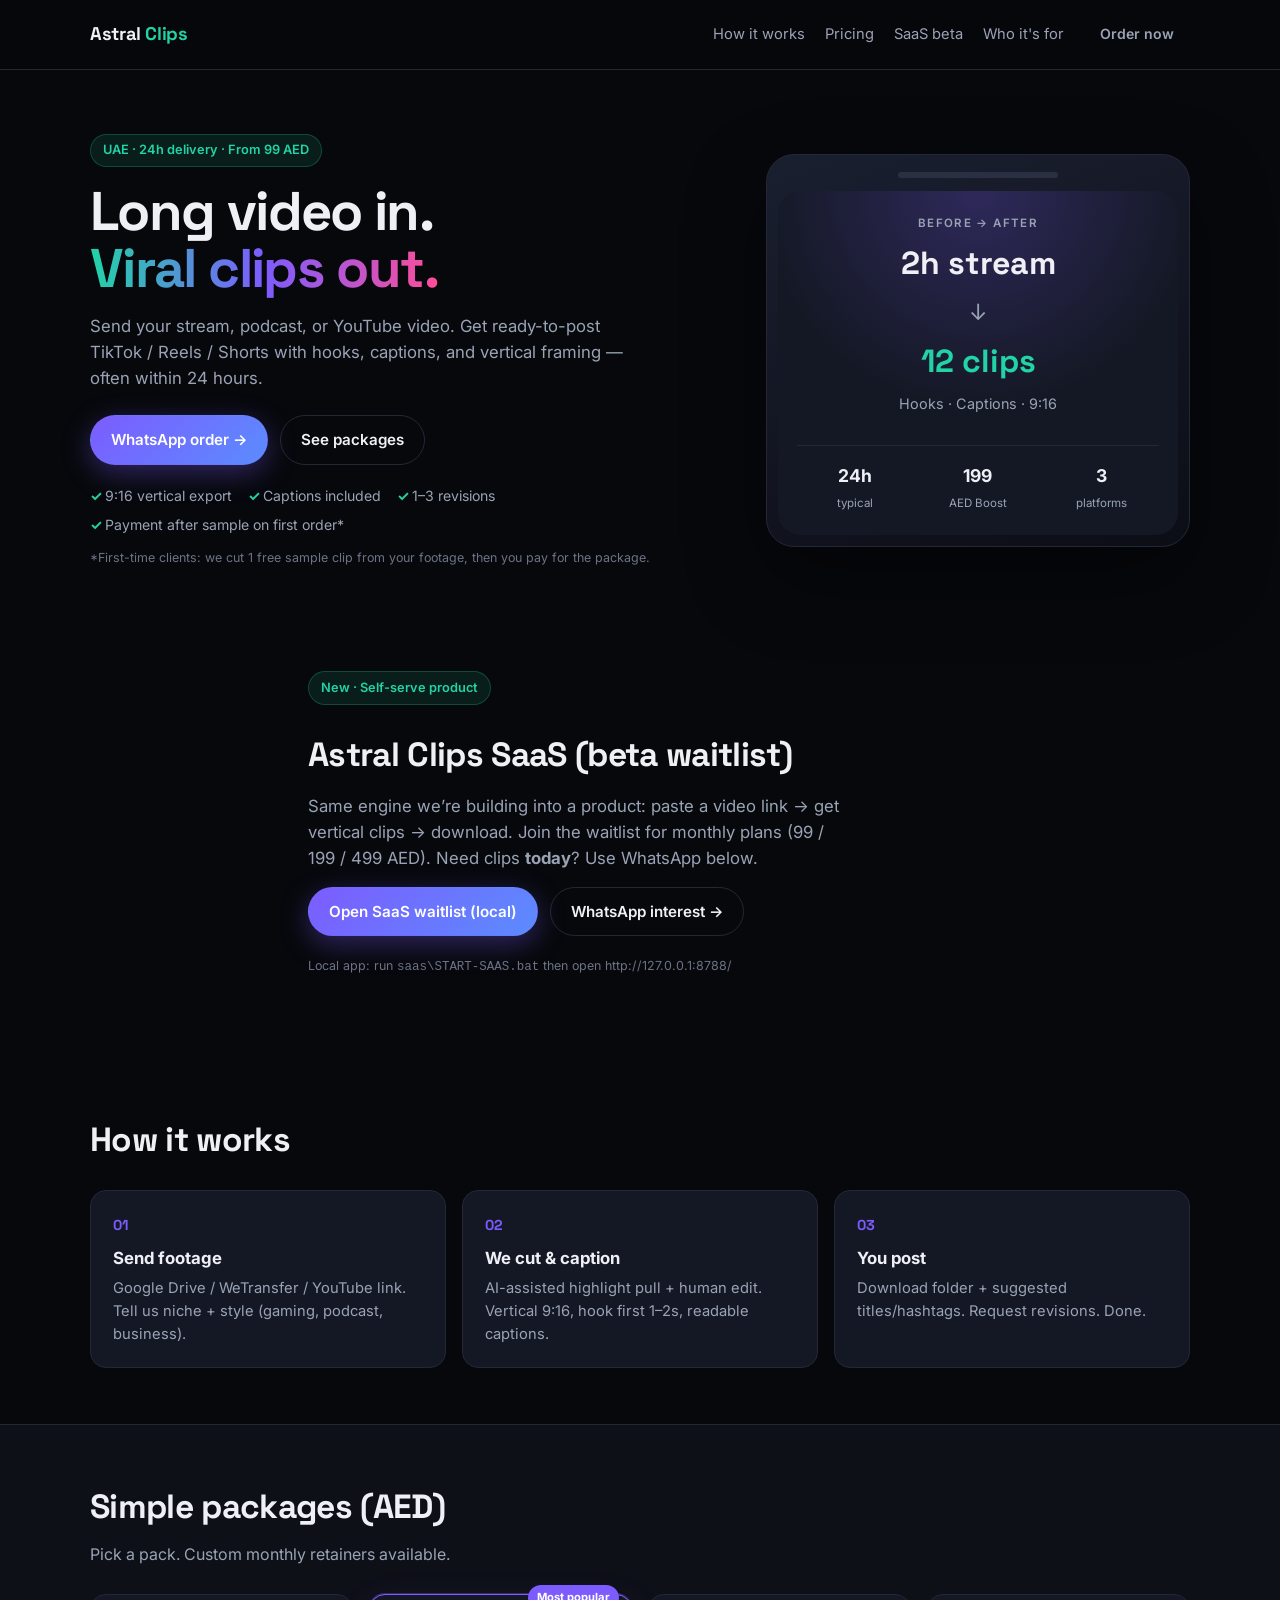
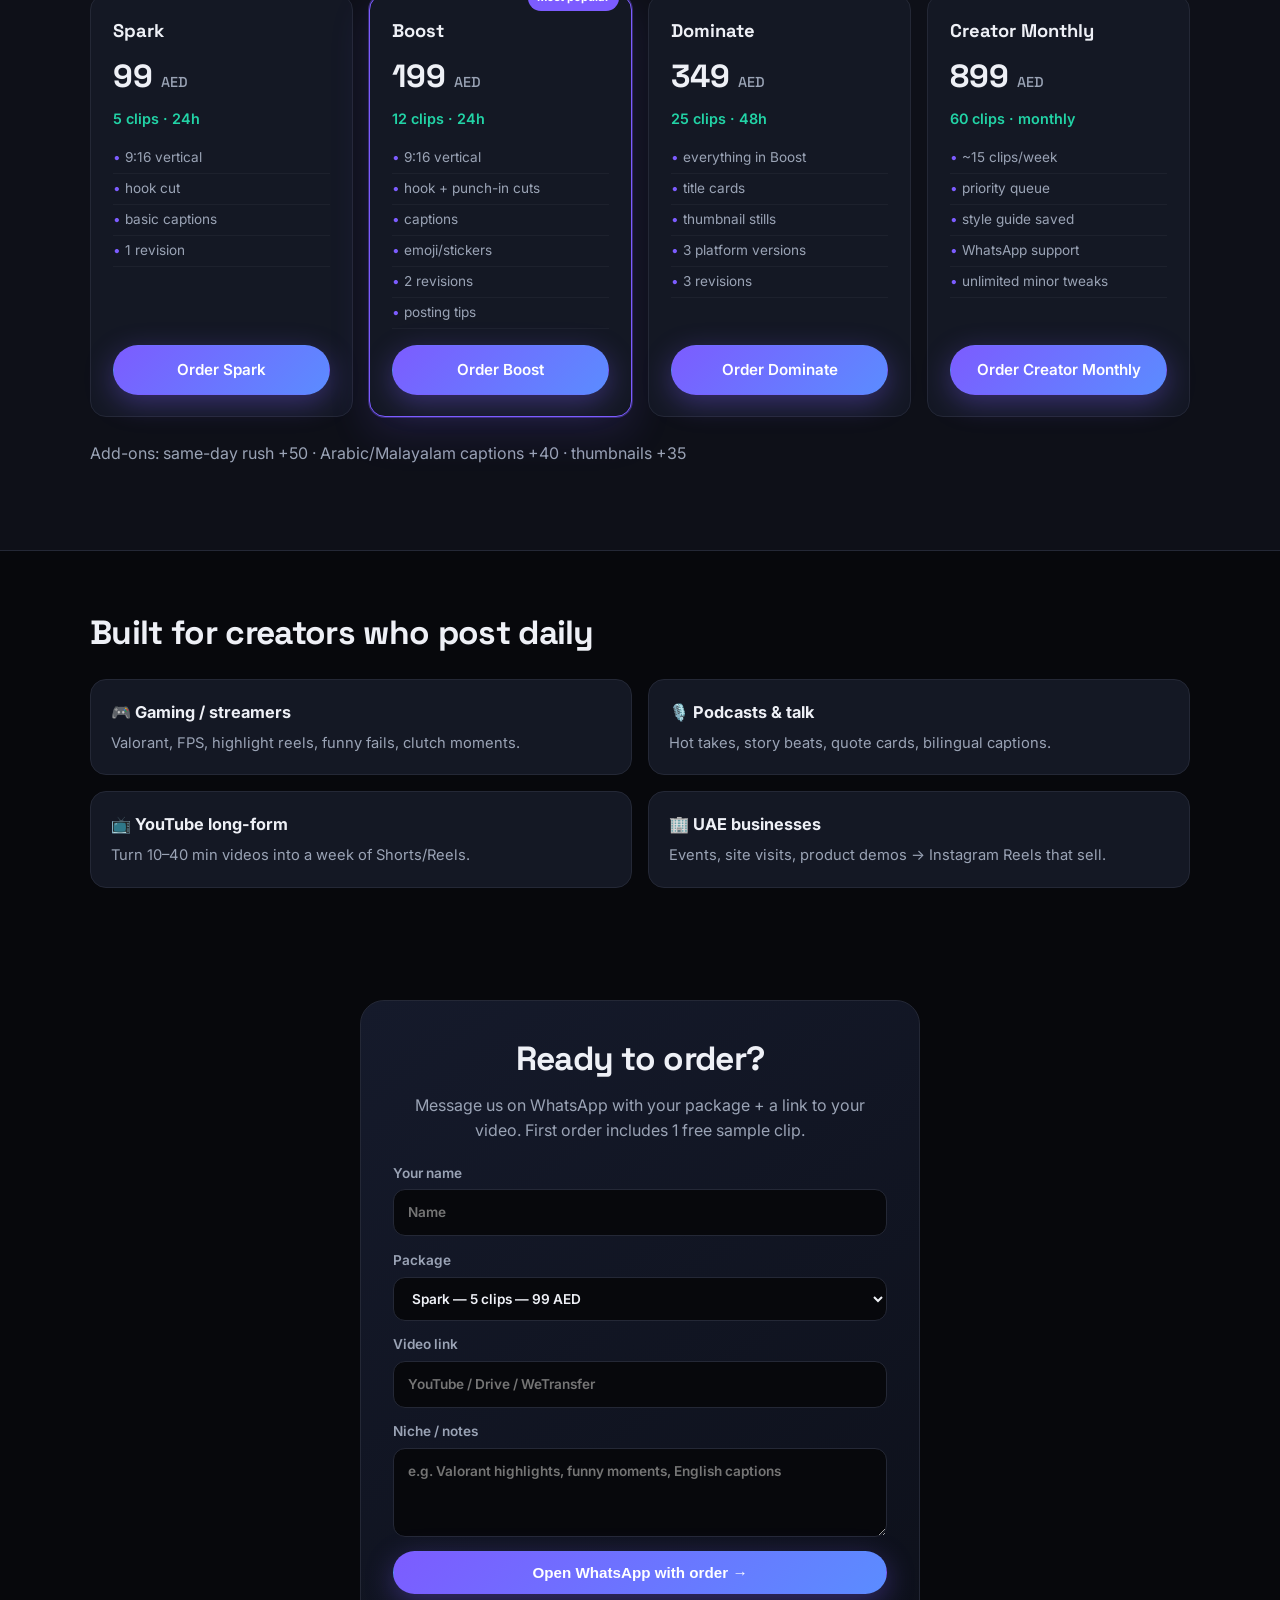
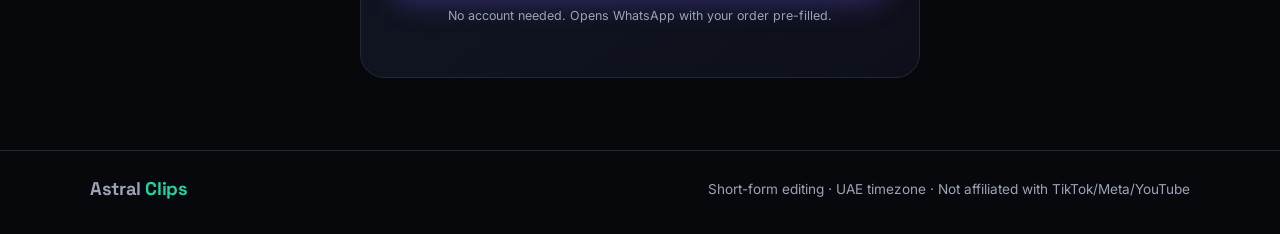
==== index.html @ 6c994cb2 "Add Render static deploy and sync landing page" ====
<!DOCTYPE html>
<html lang="en">
<head>
  <meta charset="UTF-8" />
  <meta name="viewport" content="width=device-width, initial-scale=1.0" />
  <title>Astral Clips — Short-form video clips in 24h | UAE</title>
  <meta name="description" content="Turn long streams, podcasts & YouTube videos into viral TikTok, Reels & Shorts. 24-hour delivery. Packages from 99 AED." />
  <link rel="preconnect" href="https://fonts.googleapis.com" />
  <link rel="preconnect" href="https://fonts.gstatic.com" crossorigin />
  <link href="https://fonts.googleapis.com/css2?family=Inter:wght@400;500;600;700;800&family=Space+Grotesk:wght@500;600;700&display=swap" rel="stylesheet" />
  <link rel="stylesheet" href="styles.css" />
</head>
<body>
  <header class="nav">
    <div class="container nav__inner">
      <a href="#" class="logo">Astral <span>Clips</span></a>
      <nav class="nav__links">
        <a href="#how">How it works</a>
        <a href="#pricing">Pricing</a>
        <a href="#saas">SaaS beta</a>
        <a href="#niches">Who it's for</a>
        <a href="#order" class="btn btn--sm">Order now</a>
      </nav>
    </div>
  </header>

  <main>
    <section class="hero">
      <div class="container hero__grid">
        <div class="hero__copy">
          <p class="badge">UAE · 24h delivery · From 99 AED</p>
          <h1>Long video in.<br /><em>Viral clips out.</em></h1>
          <p class="lead">
            Send your stream, podcast, or YouTube video. Get ready-to-post
            TikTok / Reels / Shorts with hooks, captions, and vertical framing — often within 24 hours.
          </p>
          <div class="hero__cta">
            <a id="wa-hero" class="btn btn--primary" href="#">WhatsApp order →</a>
            <a href="#pricing" class="btn btn--ghost">See packages</a>
          </div>
          <ul class="trust">
            <li>9:16 vertical export</li>
            <li>Captions included</li>
            <li>1–3 revisions</li>
            <li>Payment after sample on first order*</li>
          </ul>
          <p class="fine">*First-time clients: we cut 1 free sample clip from your footage, then you pay for the package.</p>
        </div>
        <div class="hero__card">
          <div class="phone">
            <div class="phone__bar"></div>
            <div class="phone__body">
              <span class="phone__tag">BEFORE → AFTER</span>
              <p class="phone__big">2h stream</p>
              <p class="phone__arrow">↓</p>
              <p class="phone__big phone__big--accent">12 clips</p>
              <p class="phone__sub">Hooks · Captions · 9:16</p>
              <div class="phone__stats">
                <div><strong>24h</strong><span>typical</span></div>
                <div><strong>199</strong><span>AED Boost</span></div>
                <div><strong>3</strong><span>platforms</span></div>
              </div>
            </div>
          </div>
        </div>
      </div>
    </section>

    <section id="saas" class="section" style="padding-top:2rem;">
      <div class="container">
        <div class="hero__card" style="max-width:720px;margin:0 auto;padding:1.5rem 1.75rem;">
          <p class="badge">New · Self-serve product</p>
          <h2 style="margin:0.5rem 0 0.75rem;">Astral Clips SaaS (beta waitlist)</h2>
          <p class="lead" style="margin-bottom:1rem;">
            Same engine we’re building into a product: paste a video link → get vertical clips → download.
            Join the waitlist for monthly plans (99 / 199 / 499 AED). Need clips <strong>today</strong>? Use WhatsApp below.
          </p>
          <div class="hero__cta">
            <a class="btn btn--primary" href="http://127.0.0.1:8788/" id="saas-local">Open SaaS waitlist (local)</a>
            <a class="btn btn--ghost" href="https://wa.me/971505804276?text=Hi%20Astral%20Clips%20-%20SaaS%20waitlist%20%2B%20service">WhatsApp interest →</a>
          </div>
          <p class="fine" style="margin-top:0.75rem;">Local app: run <code>saas\START-SAAS.bat</code> then open http://127.0.0.1:8788/</p>
        </div>
      </div>
    </section>

    <section id="how" class="section">
      <div class="container">
        <h2>How it works</h2>
        <div class="steps">
          <article class="step">
            <span class="step__n">01</span>
            <h3>Send footage</h3>
            <p>Google Drive / WeTransfer / YouTube link. Tell us niche + style (gaming, podcast, business).</p>
          </article>
          <article class="step">
            <span class="step__n">02</span>
            <h3>We cut & caption</h3>
            <p>AI-assisted highlight pull + human edit. Vertical 9:16, hook first 1–2s, readable captions.</p>
          </article>
          <article class="step">
            <span class="step__n">03</span>
            <h3>You post</h3>
            <p>Download folder + suggested titles/hashtags. Request revisions. Done.</p>
          </article>
        </div>
      </div>
    </section>

    <section id="pricing" class="section section--alt">
      <div class="container">
        <h2>Simple packages (AED)</h2>
        <p class="section__sub">Pick a pack. Custom monthly retainers available.</p>
        <div class="pricing" id="pricing-cards"></div>
        <p class="section__sub" style="margin-top:1.5rem">Add-ons: same-day rush +50 · Arabic/Malayalam captions +40 · thumbnails +35</p>
      </div>
    </section>

    <section id="niches" class="section">
      <div class="container">
        <h2>Built for creators who post daily</h2>
        <div class="niches">
          <div class="niche"><h3>🎮 Gaming / streamers</h3><p>Valorant, FPS, highlight reels, funny fails, clutch moments.</p></div>
          <div class="niche"><h3>🎙️ Podcasts & talk</h3><p>Hot takes, story beats, quote cards, bilingual captions.</p></div>
          <div class="niche"><h3>📺 YouTube long-form</h3><p>Turn 10–40 min videos into a week of Shorts/Reels.</p></div>
          <div class="niche"><h3>🏢 UAE businesses</h3><p>Events, site visits, product demos → Instagram Reels that sell.</p></div>
        </div>
      </div>
    </section>

    <section id="order" class="section section--cta">
      <div class="container cta-box">
        <h2>Ready to order?</h2>
        <p>Message us on WhatsApp with your package + a link to your video. First order includes 1 free sample clip.</p>
        <form id="order-form" class="order-form">
          <label>Your name
            <input type="text" name="name" required placeholder="Name" />
          </label>
          <label>Package
            <select name="package" id="package-select"></select>
          </label>
          <label>Video link
            <input type="url" name="link" required placeholder="YouTube / Drive / WeTransfer" />
          </label>
          <label>Niche / notes
            <textarea name="notes" rows="3" placeholder="e.g. Valorant highlights, funny moments, English captions"></textarea>
          </label>
          <button type="submit" class="btn btn--primary btn--block">Open WhatsApp with order →</button>
        </form>
        <p class="fine">No account needed. Opens WhatsApp with your order pre-filled.</p>
      </div>
    </section>
  </main>

  <footer class="footer">
    <div class="container footer__inner">
      <span class="logo">Astral <span>Clips</span></span>
      <p>Short-form editing · UAE timezone · Not affiliated with TikTok/Meta/YouTube</p>
    </div>
  </footer>

  <script src="app.js"></script>
</body>
</html>
---- styles.css ----
:root {
  --bg: #07080c;
  --bg2: #0e1018;
  --card: #141824;
  --line: #242836;
  --text: #eef0f6;
  --muted: #9aa3b5;
  --accent: #7c5cff;
  --accent2: #22d3a6;
  --pink: #ff4d9a;
  --radius: 16px;
  --font: "Inter", system-ui, sans-serif;
  --display: "Space Grotesk", var(--font);
}

* { box-sizing: border-box; margin: 0; padding: 0; }
html { scroll-behavior: smooth; }
body {
  font-family: var(--font);
  background: var(--bg);
  color: var(--text);
  line-height: 1.55;
  min-height: 100vh;
}
a { color: inherit; text-decoration: none; }
.container { width: min(1100px, 92%); margin: 0 auto; }

.nav {
  position: sticky; top: 0; z-index: 50;
  backdrop-filter: blur(12px);
  background: rgba(7, 8, 12, 0.8);
  border-bottom: 1px solid var(--line);
}
.nav__inner {
  display: flex; align-items: center; justify-content: space-between;
  padding: 0.9rem 0;
}
.logo {
  font-family: var(--display);
  font-weight: 700;
  font-size: 1.15rem;
  letter-spacing: -0.02em;
}
.logo span { color: var(--accent2); }
.nav__links { display: flex; gap: 1.25rem; align-items: center; font-size: 0.92rem; color: var(--muted); }
.nav__links a:hover { color: var(--text); }

.btn {
  display: inline-flex; align-items: center; justify-content: center;
  gap: 0.4rem; border-radius: 999px; padding: 0.75rem 1.25rem;
  font-weight: 600; font-size: 0.95rem; border: 1px solid transparent;
  cursor: pointer; transition: 0.15s ease;
}
.btn--sm { padding: 0.5rem 0.95rem; font-size: 0.88rem; }
.btn--primary {
  background: linear-gradient(135deg, var(--accent), #5b8cff);
  color: white; box-shadow: 0 8px 28px rgba(124, 92, 255, 0.35);
}
.btn--primary:hover { transform: translateY(-1px); }
.btn--ghost {
  border-color: var(--line); color: var(--text); background: transparent;
}
.btn--ghost:hover { border-color: var(--muted); }
.btn--block { width: 100%; }

.hero { padding: 4rem 0 3rem; }
.hero__grid {
  display: grid; grid-template-columns: 1.2fr 0.8fr; gap: 2.5rem; align-items: center;
}
.badge {
  display: inline-block; font-size: 0.8rem; font-weight: 600;
  color: var(--accent2); background: rgba(34, 211, 166, 0.1);
  border: 1px solid rgba(34, 211, 166, 0.25);
  padding: 0.35rem 0.75rem; border-radius: 999px; margin-bottom: 1rem;
}
.hero h1 {
  font-family: var(--display);
  font-size: clamp(2.2rem, 5vw, 3.4rem);
  line-height: 1.05; letter-spacing: -0.03em; margin-bottom: 1rem;
}
.hero h1 em {
  font-style: normal;
  background: linear-gradient(90deg, var(--accent2), #7c5cff, var(--pink));
  -webkit-background-clip: text; background-clip: text; color: transparent;
}
.lead { color: var(--muted); font-size: 1.05rem; max-width: 34rem; margin-bottom: 1.5rem; }
.hero__cta { display: flex; flex-wrap: wrap; gap: 0.75rem; margin-bottom: 1.25rem; }
.trust {
  list-style: none; display: flex; flex-wrap: wrap; gap: 0.5rem 1rem;
  color: var(--muted); font-size: 0.88rem;
}
.trust li::before { content: "✓ "; color: var(--accent2); font-weight: 700; }
.fine { color: #6b7385; font-size: 0.78rem; margin-top: 0.75rem; }

.phone {
  background: linear-gradient(160deg, #1a1f30, #0c0e16);
  border: 1px solid var(--line);
  border-radius: 28px;
  padding: 0.7rem;
  box-shadow: 0 30px 80px rgba(0,0,0,0.45);
}
.phone__bar {
  width: 40%; height: 6px; background: #2a2f42; border-radius: 99px;
  margin: 0.4rem auto 0.8rem;
}
.phone__body {
  background: radial-gradient(circle at top, rgba(124,92,255,0.25), transparent 55%), var(--card);
  border-radius: 22px; padding: 1.5rem 1.2rem 1.3rem; text-align: center;
  min-height: 340px; display: flex; flex-direction: column; justify-content: center; gap: 0.4rem;
}
.phone__tag {
  font-size: 0.72rem; letter-spacing: 0.12em; color: var(--muted); font-weight: 600;
}
.phone__big { font-family: var(--display); font-size: 2rem; font-weight: 700; }
.phone__big--accent { color: var(--accent2); }
.phone__arrow { color: var(--muted); font-size: 1.4rem; }
.phone__sub { color: var(--muted); font-size: 0.9rem; margin-bottom: 1rem; }
.phone__stats {
  display: grid; grid-template-columns: repeat(3, 1fr); gap: 0.5rem;
  border-top: 1px solid var(--line); padding-top: 1rem; margin-top: 0.5rem;
}
.phone__stats strong { display: block; font-size: 1.1rem; }
.phone__stats span { font-size: 0.72rem; color: var(--muted); }

.section { padding: 3.5rem 0; }
.section--alt { background: var(--bg2); border-block: 1px solid var(--line); }
.section h2 {
  font-family: var(--display);
  font-size: clamp(1.6rem, 3vw, 2.1rem);
  letter-spacing: -0.02em; margin-bottom: 0.5rem;
}
.section__sub { color: var(--muted); margin-bottom: 1.75rem; }

.steps {
  display: grid; grid-template-columns: repeat(3, 1fr); gap: 1rem; margin-top: 1.5rem;
}
.step {
  background: var(--card); border: 1px solid var(--line);
  border-radius: var(--radius); padding: 1.35rem;
}
.step__n {
  font-family: var(--display); color: var(--accent); font-weight: 700; font-size: 0.9rem;
}
.step h3 { margin: 0.5rem 0 0.4rem; font-size: 1.05rem; }
.step p { color: var(--muted); font-size: 0.92rem; }

.pricing {
  display: grid; grid-template-columns: repeat(4, 1fr); gap: 1rem; margin-top: 1.25rem;
}
.price-card {
  background: var(--card); border: 1px solid var(--line);
  border-radius: var(--radius); padding: 1.35rem; display: flex; flex-direction: column;
  position: relative;
}
.price-card.popular {
  border-color: var(--accent);
  box-shadow: 0 0 0 1px rgba(124,92,255,0.35), 0 16px 40px rgba(124,92,255,0.15);
}
.price-card .pill {
  position: absolute; top: -10px; right: 12px;
  background: var(--accent); color: white; font-size: 0.7rem; font-weight: 700;
  padding: 0.25rem 0.55rem; border-radius: 999px;
}
.price-card h3 { font-family: var(--display); font-size: 1.15rem; }
.price-card .amount {
  font-family: var(--display); font-size: 2rem; font-weight: 700; margin: 0.4rem 0;
}
.price-card .amount span { font-size: 0.9rem; color: var(--muted); font-weight: 500; }
.price-card .clips { color: var(--accent2); font-weight: 600; font-size: 0.9rem; margin-bottom: 0.8rem; }
.price-card ul { list-style: none; flex: 1; margin-bottom: 1rem; }
.price-card li {
  color: var(--muted); font-size: 0.85rem; padding: 0.28rem 0;
  border-bottom: 1px solid rgba(255,255,255,0.04);
}
.price-card li::before { content: "• "; color: var(--accent); }

.niches {
  display: grid; grid-template-columns: repeat(2, 1fr); gap: 1rem; margin-top: 1.25rem;
}
.niche {
  background: var(--card); border: 1px solid var(--line);
  border-radius: var(--radius); padding: 1.25rem;
}
.niche h3 { margin-bottom: 0.4rem; font-size: 1.02rem; }
.niche p { color: var(--muted); font-size: 0.92rem; }

.section--cta { padding-bottom: 4.5rem; }
.cta-box {
  background: linear-gradient(145deg, #151a2b, #0d101a);
  border: 1px solid var(--line);
  border-radius: 24px; padding: 2rem;
  max-width: 560px; margin: 0 auto; text-align: center;
}
.cta-box h2 { margin-bottom: 0.5rem; }
.cta-box > p { color: var(--muted); margin-bottom: 1.25rem; }

.order-form {
  display: grid; gap: 0.85rem; text-align: left;
}
.order-form label {
  display: grid; gap: 0.35rem; font-size: 0.85rem; font-weight: 600; color: var(--muted);
}
.order-form input,
.order-form select,
.order-form textarea {
  width: 100%; background: var(--bg); border: 1px solid var(--line);
  color: var(--text); border-radius: 12px; padding: 0.75rem 0.9rem;
  font: inherit;
}
.order-form input:focus,
.order-form select:focus,
.order-form textarea:focus {
  outline: none; border-color: var(--accent);
}

.footer {
  border-top: 1px solid var(--line); padding: 1.5rem 0 2rem; color: var(--muted); font-size: 0.85rem;
}
.footer__inner { display: flex; flex-wrap: wrap; gap: 0.75rem; justify-content: space-between; align-items: center; }

@media (max-width: 900px) {
  .hero__grid, .steps, .pricing, .niches { grid-template-columns: 1fr; }
  .pricing { grid-template-columns: 1fr 1fr; }
  .nav__links a:not(.btn) { display: none; }
}
@media (max-width: 560px) {
  .pricing { grid-template-columns: 1fr; }
}
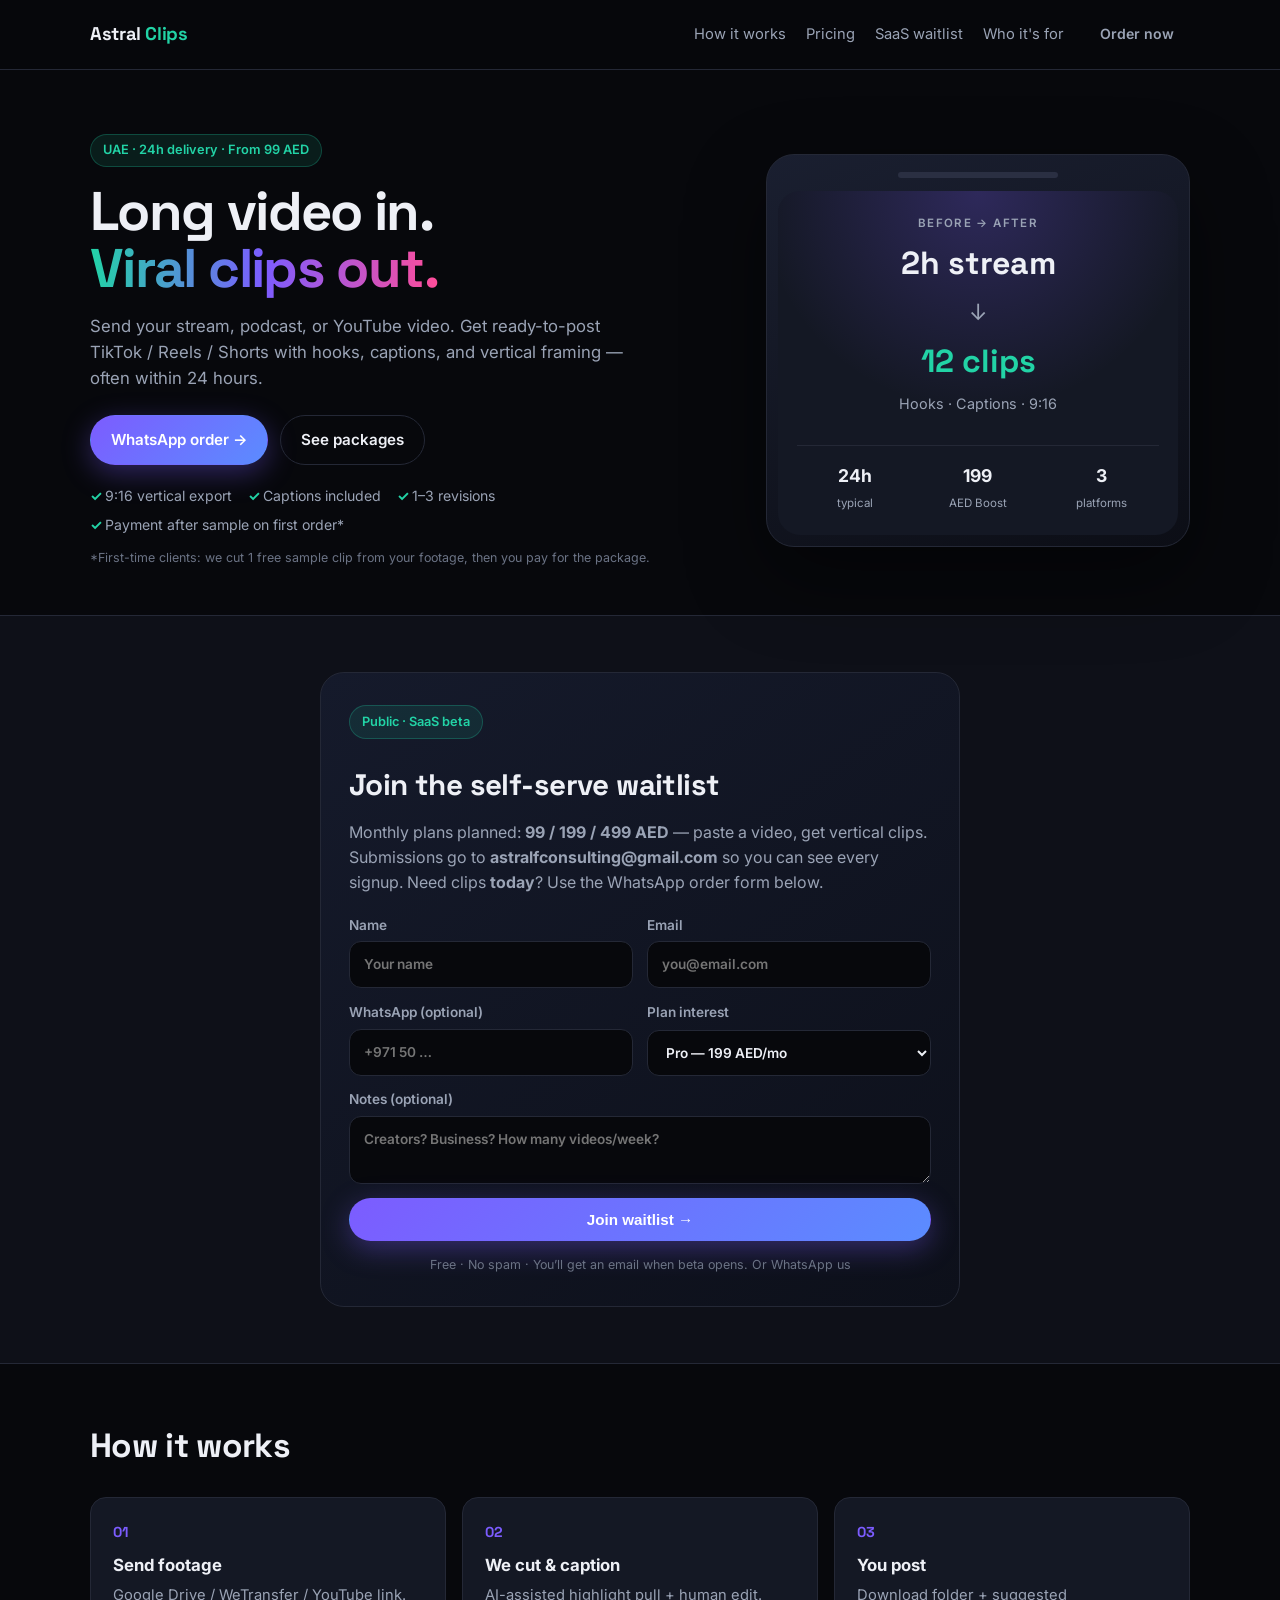
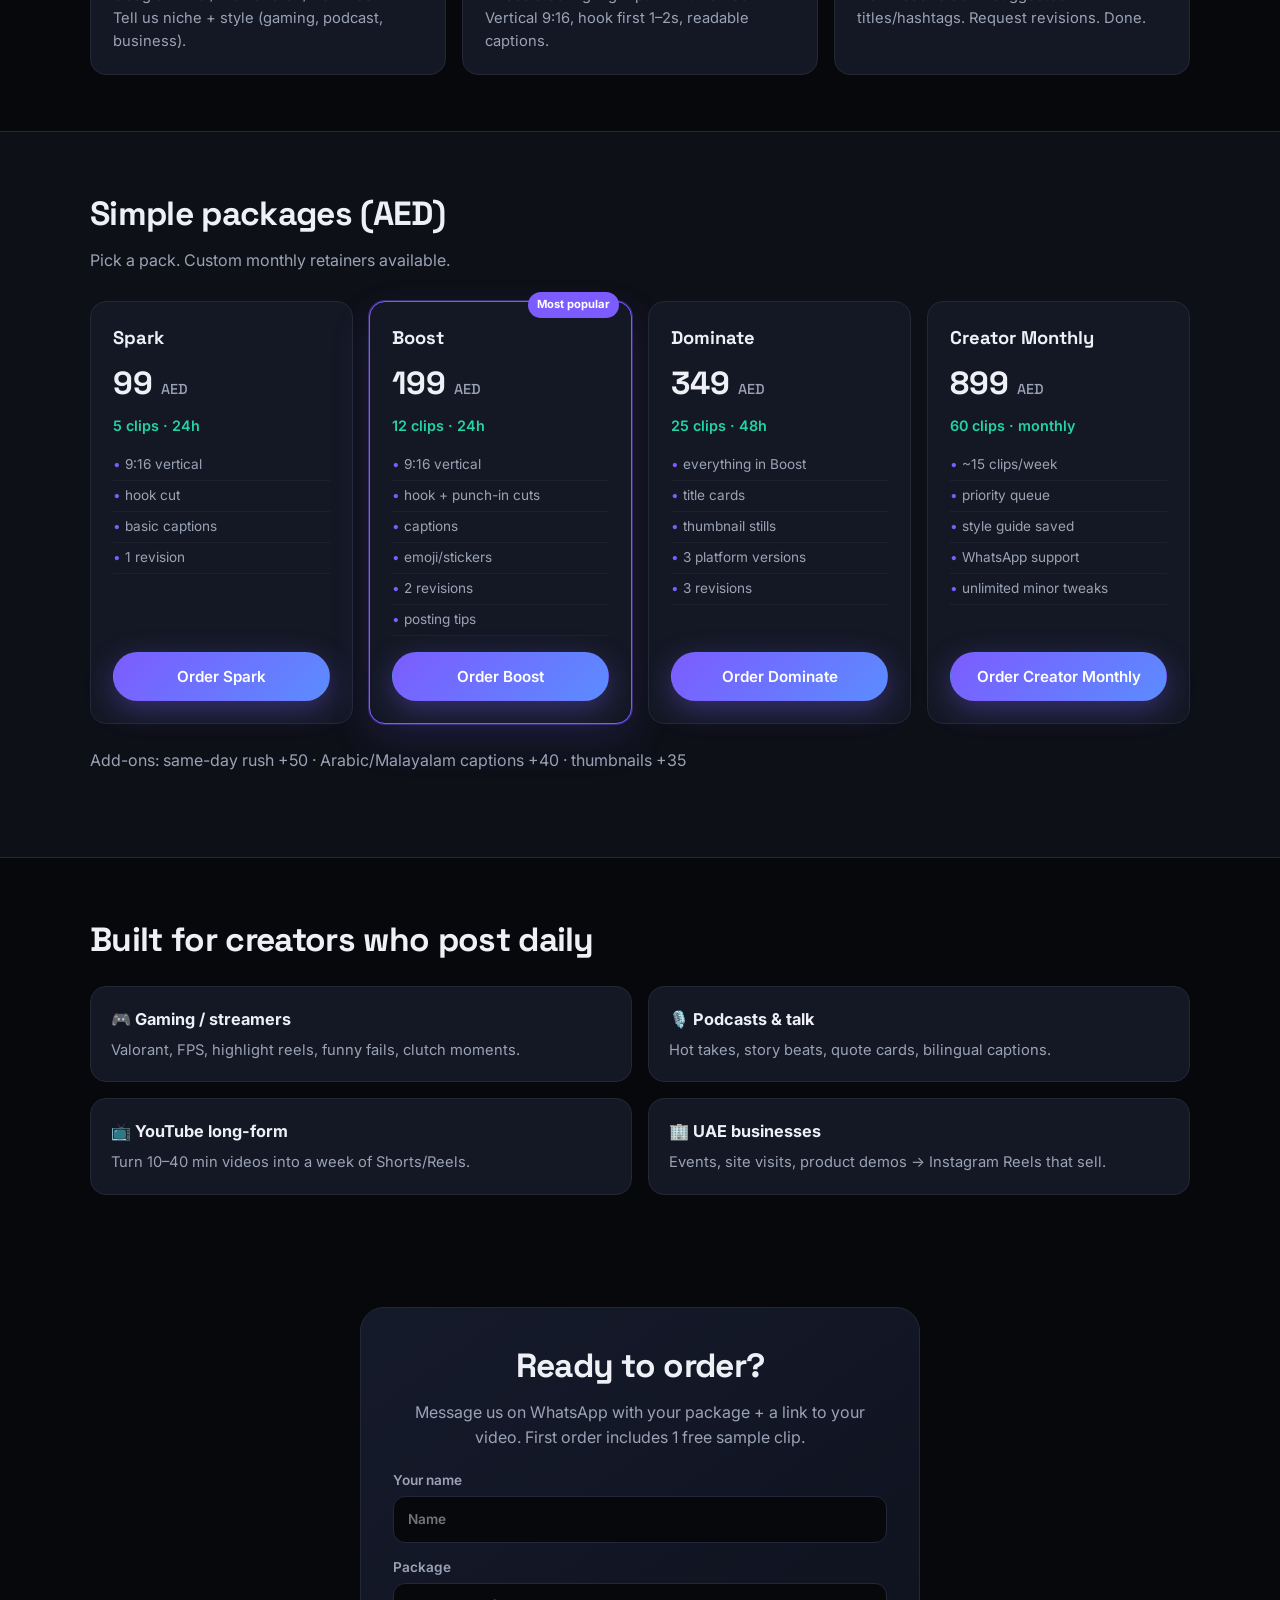
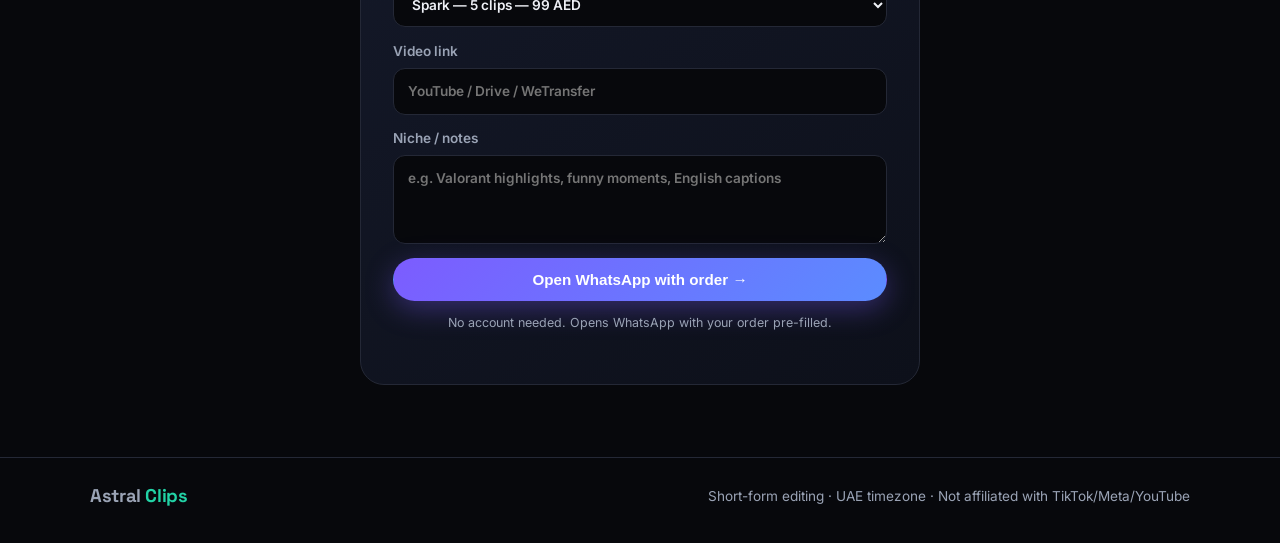
==== commit cbf7d9c9: "Add public SaaS waitlist form emailing Gmail" ====
--- a/index.html
+++ b/index.html
@@ -17,7 +17,7 @@
       <nav class="nav__links">
         <a href="#how">How it works</a>
         <a href="#pricing">Pricing</a>
-        <a href="#saas">SaaS beta</a>
+        <a href="#waitlist">SaaS waitlist</a>
         <a href="#niches">Who it's for</a>
         <a href="#order" class="btn btn--sm">Order now</a>
       </nav>
@@ -66,20 +66,57 @@
       </div>
     </section>
 
-    <section id="saas" class="section" style="padding-top:2rem;">
-      <div class="container">
-        <div class="hero__card" style="max-width:720px;margin:0 auto;padding:1.5rem 1.75rem;">
-          <p class="badge">New · Self-serve product</p>
-          <h2 style="margin:0.5rem 0 0.75rem;">Astral Clips SaaS (beta waitlist)</h2>
-          <p class="lead" style="margin-bottom:1rem;">
-            Same engine we’re building into a product: paste a video link → get vertical clips → download.
-            Join the waitlist for monthly plans (99 / 199 / 499 AED). Need clips <strong>today</strong>? Use WhatsApp below.
+    <section id="waitlist" class="section section--alt">
+      <div class="container">
+        <div class="waitlist-box">
+          <p class="badge">Public · SaaS beta</p>
+          <h2>Join the self-serve waitlist</h2>
+          <p class="section__sub waitlist-sub">
+            Monthly plans planned: <strong>99 / 199 / 499 AED</strong> — paste a video, get vertical clips.
+            Submissions go to <strong>astralfconsulting@gmail.com</strong> so you can see every signup.
+            Need clips <strong>today</strong>? Use the WhatsApp order form below.
           </p>
-          <div class="hero__cta">
-            <a class="btn btn--primary" href="http://127.0.0.1:8788/" id="saas-local">Open SaaS waitlist (local)</a>
-            <a class="btn btn--ghost" href="https://wa.me/971505804276?text=Hi%20Astral%20Clips%20-%20SaaS%20waitlist%20%2B%20service">WhatsApp interest →</a>
-          </div>
-          <p class="fine" style="margin-top:0.75rem;">Local app: run <code>saas\START-SAAS.bat</code> then open http://127.0.0.1:8788/</p>
+          <form
+            class="waitlist-form"
+            action="https://formsubmit.co/astralfconsulting@gmail.com"
+            method="POST"
+          >
+            <!-- FormSubmit: first use needs one email confirmation from formsubmit.co -->
+            <input type="hidden" name="_subject" value="Astral Clips — SaaS waitlist signup" />
+            <input type="hidden" name="_template" value="table" />
+            <input type="hidden" name="_captcha" value="false" />
+            <input type="hidden" name="_next" value="https://astral-clips.onrender.com/thanks.html" />
+            <input type="text" name="_honey" style="display:none" tabindex="-1" autocomplete="off" />
+
+            <div class="waitlist-grid">
+              <label>Name
+                <input type="text" name="name" required placeholder="Your name" />
+              </label>
+              <label>Email
+                <input type="email" name="email" required placeholder="you@email.com" />
+              </label>
+              <label>WhatsApp (optional)
+                <input type="tel" name="whatsapp" placeholder="+971 50 …" />
+              </label>
+              <label>Plan interest
+                <select name="plan" required>
+                  <option value="starter">Starter — 99 AED/mo</option>
+                  <option value="pro" selected>Pro — 199 AED/mo</option>
+                  <option value="business">Business — 499 AED/mo</option>
+                  <option value="not-sure">Not sure yet</option>
+                </select>
+              </label>
+            </div>
+            <label class="waitlist-notes">Notes (optional)
+              <textarea name="notes" rows="2" placeholder="Creators? Business? How many videos/week?"></textarea>
+            </label>
+            <input type="hidden" name="source" value="astral-clips.onrender.com/waitlist" />
+            <button type="submit" class="btn btn--primary btn--block">Join waitlist →</button>
+          </form>
+          <p class="fine" style="margin-top:0.9rem;text-align:center">
+            Free · No spam · You’ll get an email when beta opens.
+            <a href="https://wa.me/971505804276?text=Hi%20Astral%20Clips%20-%20SaaS%20waitlist" target="_blank" rel="noopener">Or WhatsApp us</a>
+          </p>
         </div>
       </div>
     </section>
--- a/styles.css
+++ b/styles.css
@@ -213,6 +213,57 @@
   outline: none; border-color: var(--accent);
 }
 
+/* Public SaaS waitlist */
+.waitlist-box {
+  max-width: 640px;
+  margin: 0 auto;
+  background: linear-gradient(145deg, #151a2b, #0d101a);
+  border: 1px solid var(--line);
+  border-radius: 24px;
+  padding: 2rem 1.75rem;
+}
+.waitlist-box h2 {
+  font-family: var(--display);
+  margin: 0.5rem 0 0.75rem;
+  font-size: clamp(1.4rem, 3vw, 1.85rem);
+}
+.waitlist-sub { margin-bottom: 1.25rem; }
+.waitlist-form { display: grid; gap: 0.85rem; }
+.waitlist-grid {
+  display: grid;
+  grid-template-columns: 1fr 1fr;
+  gap: 0.85rem;
+}
+.waitlist-form label,
+.waitlist-notes {
+  display: grid;
+  gap: 0.35rem;
+  font-size: 0.85rem;
+  font-weight: 600;
+  color: var(--muted);
+  text-align: left;
+}
+.waitlist-form input,
+.waitlist-form select,
+.waitlist-form textarea {
+  width: 100%;
+  background: var(--bg);
+  border: 1px solid var(--line);
+  color: var(--text);
+  border-radius: 12px;
+  padding: 0.75rem 0.9rem;
+  font: inherit;
+}
+.waitlist-form input:focus,
+.waitlist-form select:focus,
+.waitlist-form textarea:focus {
+  outline: none;
+  border-color: var(--accent);
+}
+@media (max-width: 560px) {
+  .waitlist-grid { grid-template-columns: 1fr; }
+}
+
 .footer {
   border-top: 1px solid var(--line); padding: 1.5rem 0 2rem; color: var(--muted); font-size: 0.85rem;
 }
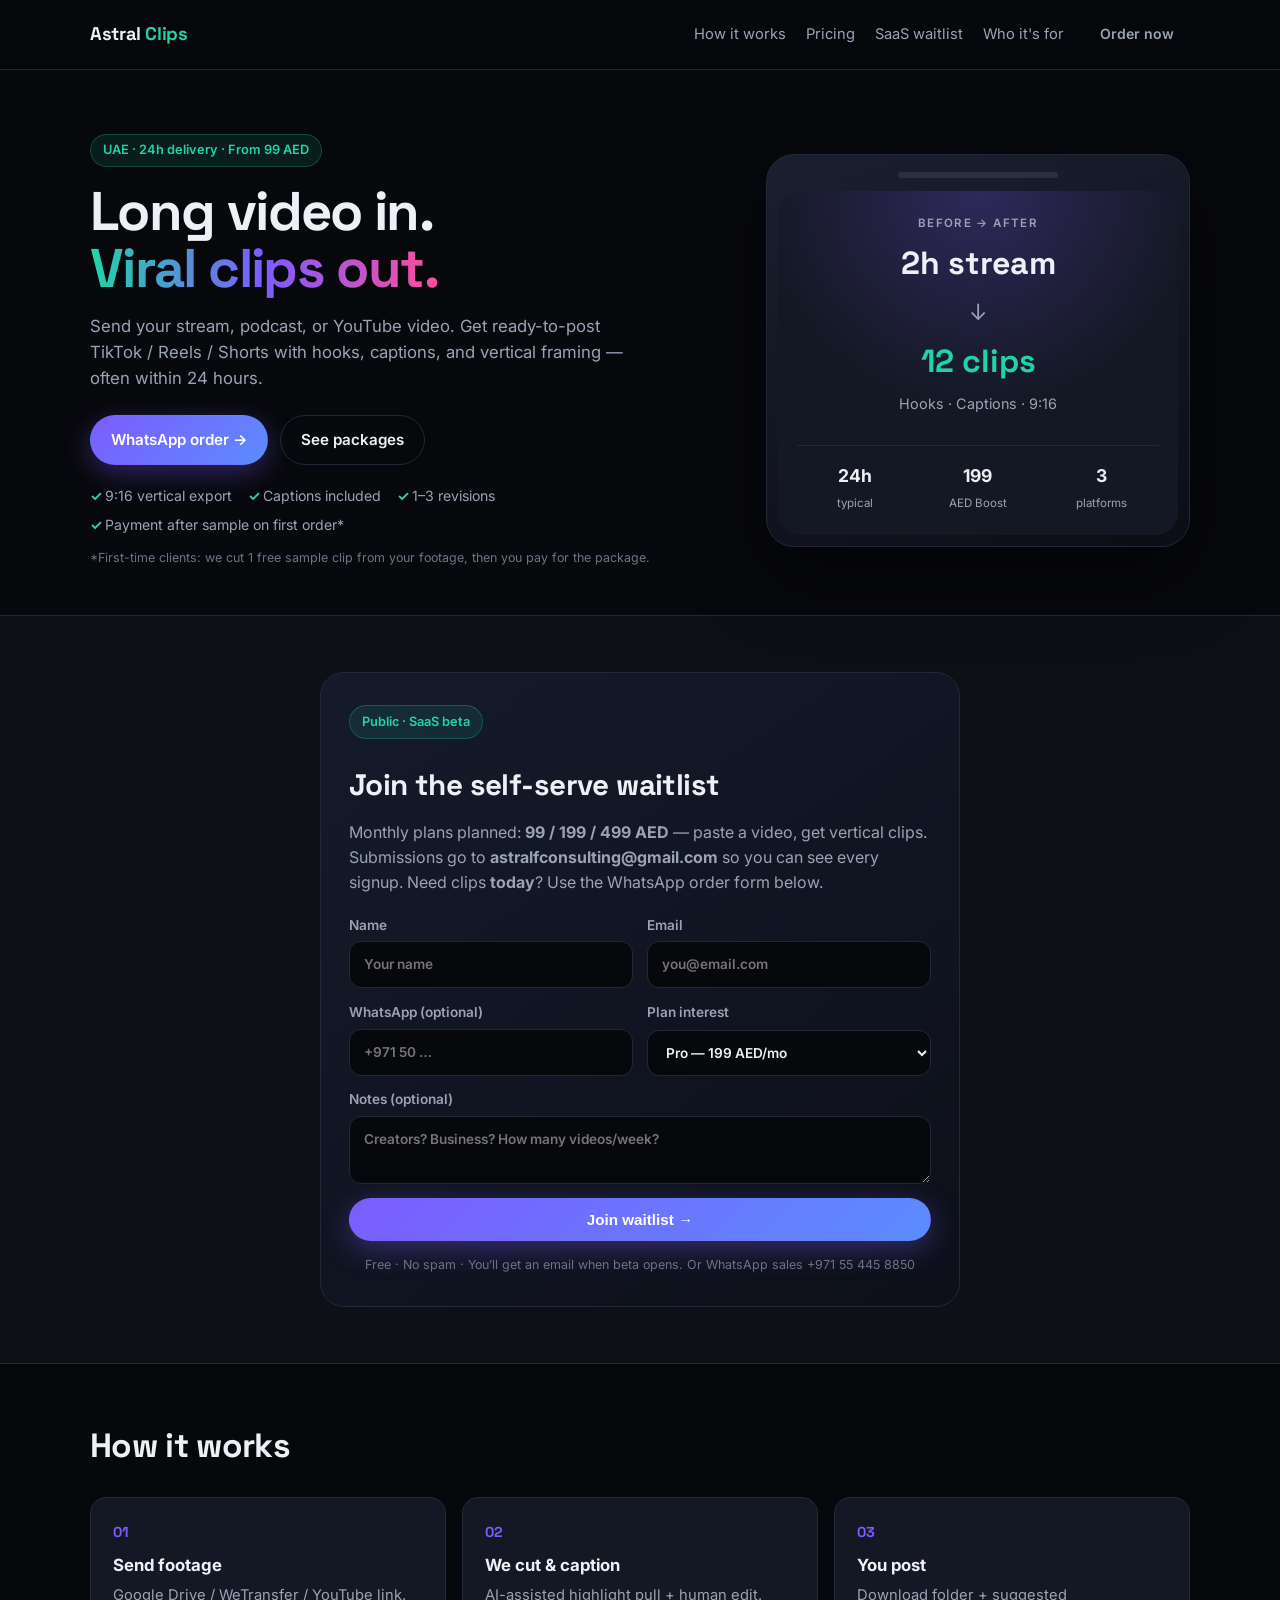
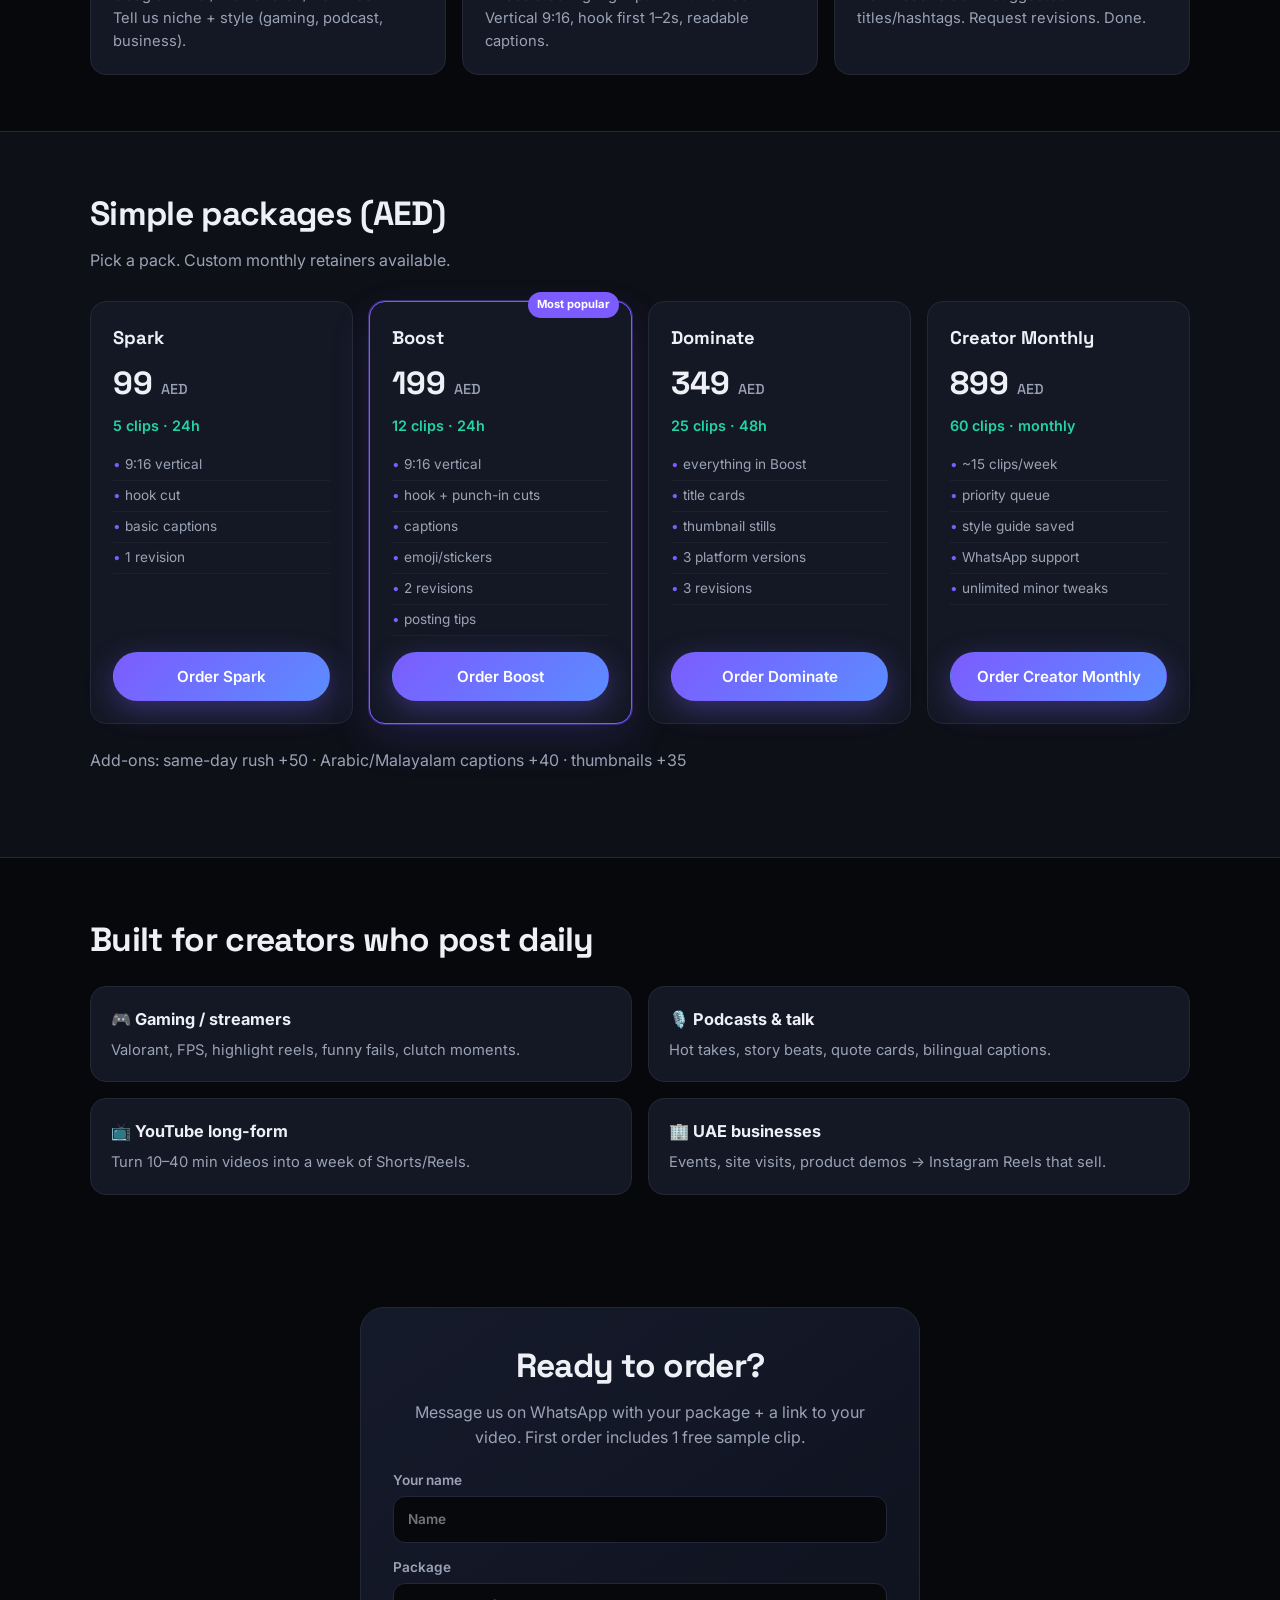
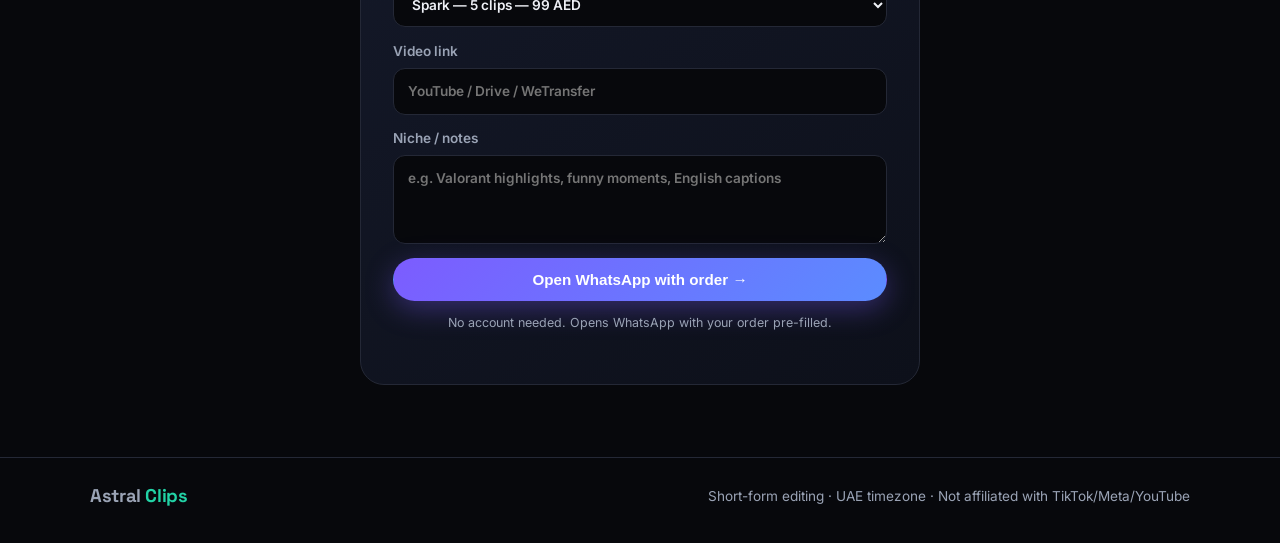
==== commit 60b75e80: "Set sales WhatsApp +971 55 445 8850 for clip orders" ====
--- a/index.html
+++ b/index.html
@@ -115,7 +115,7 @@
           </form>
           <p class="fine" style="margin-top:0.9rem;text-align:center">
             Free · No spam · You’ll get an email when beta opens.
-            <a href="https://wa.me/971505804276?text=Hi%20Astral%20Clips%20-%20SaaS%20waitlist" target="_blank" rel="noopener">Or WhatsApp us</a>
+            <a href="https://wa.me/971554458850?text=Hi%20Astral%20Clips%20-%20SaaS%20waitlist" target="_blank" rel="noopener">Or WhatsApp sales +971 55 445 8850</a>
           </p>
         </div>
       </div>
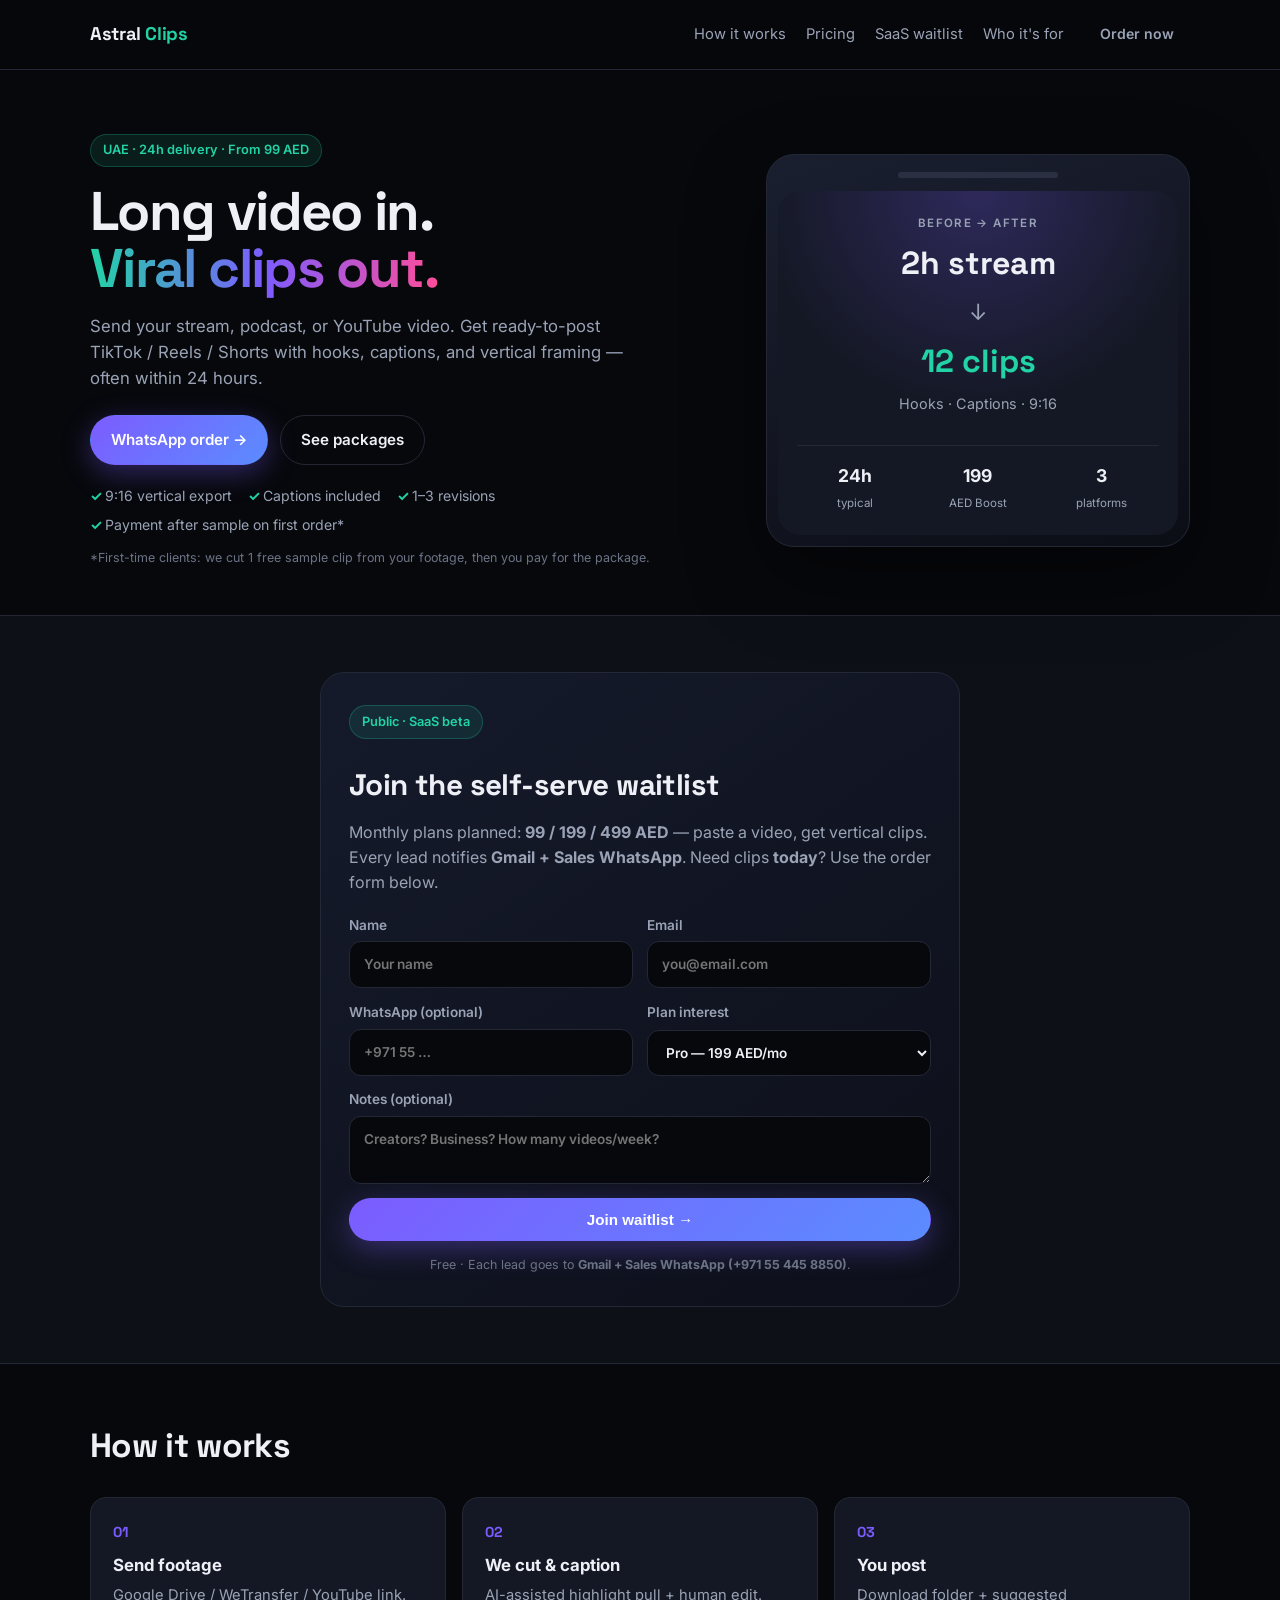
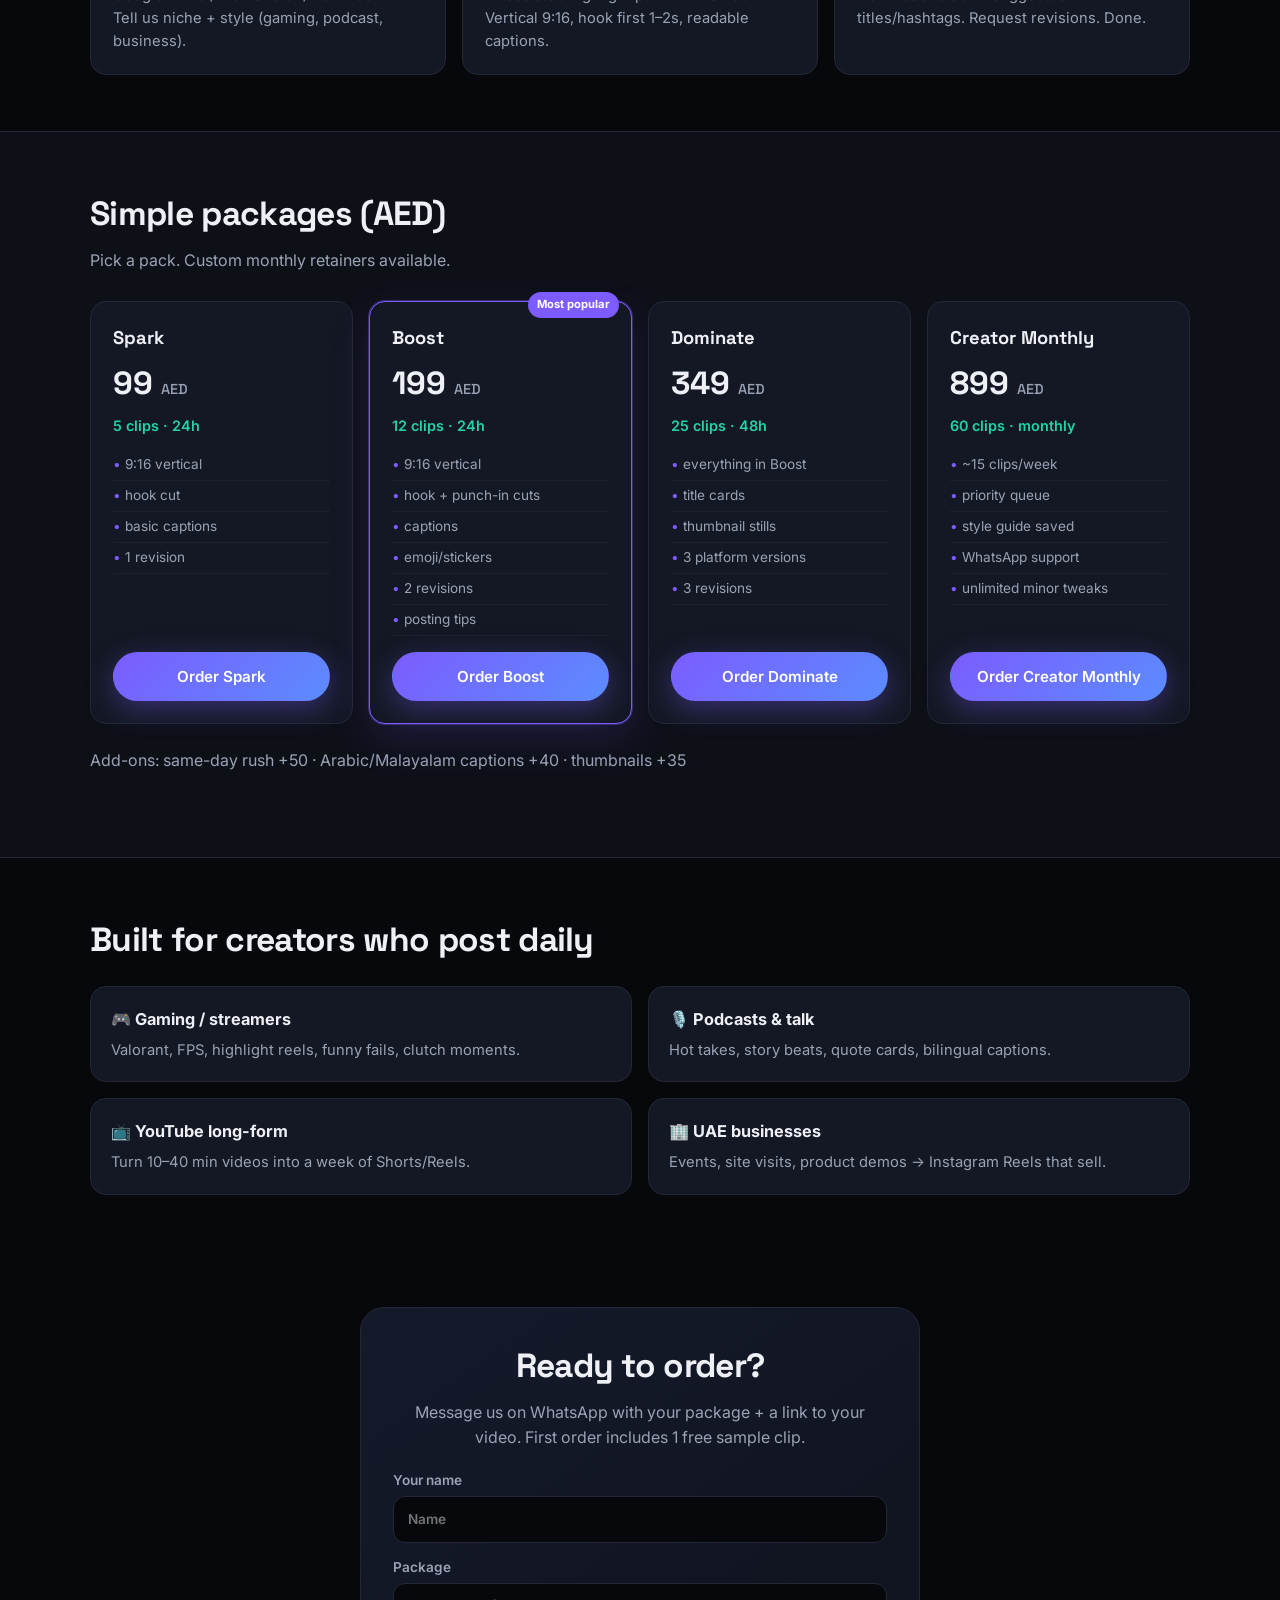
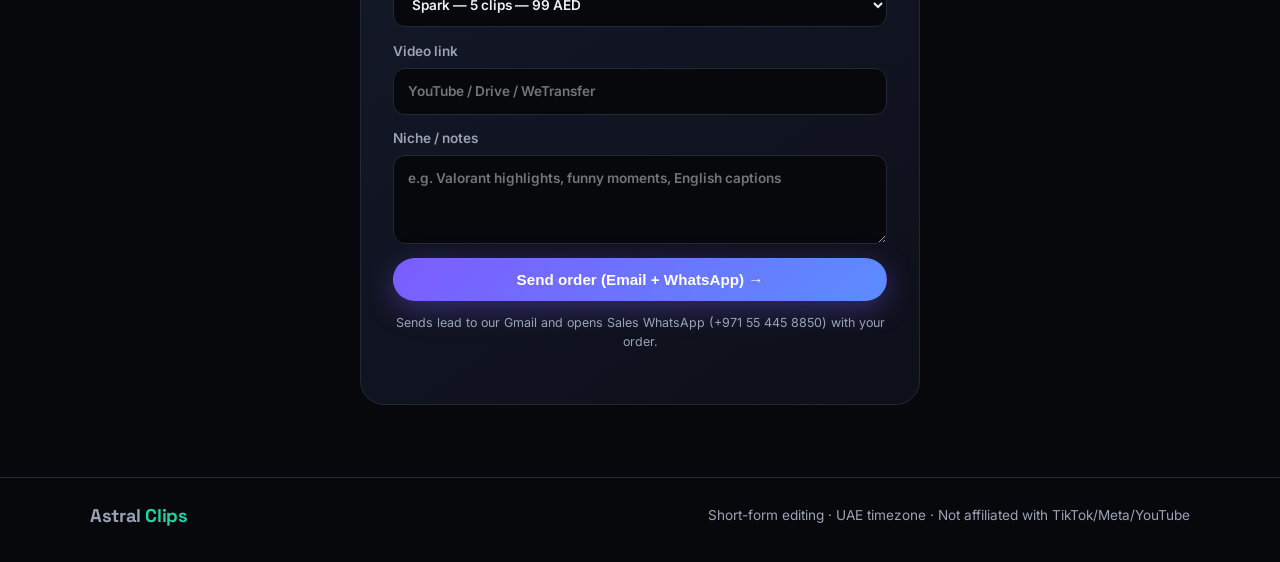
==== commit bfb37c28: "Route all leads to Gmail and sales WhatsApp" ====
--- a/index.html
+++ b/index.html
@@ -73,21 +73,10 @@
           <h2>Join the self-serve waitlist</h2>
           <p class="section__sub waitlist-sub">
             Monthly plans planned: <strong>99 / 199 / 499 AED</strong> — paste a video, get vertical clips.
-            Submissions go to <strong>astralfconsulting@gmail.com</strong> so you can see every signup.
-            Need clips <strong>today</strong>? Use the WhatsApp order form below.
+            Every lead notifies <strong>Gmail + Sales WhatsApp</strong>.
+            Need clips <strong>today</strong>? Use the order form below.
           </p>
-          <form
-            class="waitlist-form"
-            action="https://formsubmit.co/astralfconsulting@gmail.com"
-            method="POST"
-          >
-            <!-- FormSubmit: first use needs one email confirmation from formsubmit.co -->
-            <input type="hidden" name="_subject" value="Astral Clips — SaaS waitlist signup" />
-            <input type="hidden" name="_template" value="table" />
-            <input type="hidden" name="_captcha" value="false" />
-            <input type="hidden" name="_next" value="https://astral-clips.onrender.com/thanks.html" />
-            <input type="text" name="_honey" style="display:none" tabindex="-1" autocomplete="off" />
-
+          <form class="waitlist-form" id="waitlist-form" novalidate>
             <div class="waitlist-grid">
               <label>Name
                 <input type="text" name="name" required placeholder="Your name" />
@@ -96,7 +85,7 @@
                 <input type="email" name="email" required placeholder="you@email.com" />
               </label>
               <label>WhatsApp (optional)
-                <input type="tel" name="whatsapp" placeholder="+971 50 …" />
+                <input type="tel" name="whatsapp" placeholder="+971 55 …" />
               </label>
               <label>Plan interest
                 <select name="plan" required>
@@ -110,12 +99,10 @@
             <label class="waitlist-notes">Notes (optional)
               <textarea name="notes" rows="2" placeholder="Creators? Business? How many videos/week?"></textarea>
             </label>
-            <input type="hidden" name="source" value="astral-clips.onrender.com/waitlist" />
             <button type="submit" class="btn btn--primary btn--block">Join waitlist →</button>
           </form>
           <p class="fine" style="margin-top:0.9rem;text-align:center">
-            Free · No spam · You’ll get an email when beta opens.
-            <a href="https://wa.me/971554458850?text=Hi%20Astral%20Clips%20-%20SaaS%20waitlist" target="_blank" rel="noopener">Or WhatsApp sales +971 55 445 8850</a>
+            Free · Each lead goes to <strong>Gmail + Sales WhatsApp (+971 55 445 8850)</strong>.
           </p>
         </div>
       </div>
@@ -182,9 +169,9 @@
           <label>Niche / notes
             <textarea name="notes" rows="3" placeholder="e.g. Valorant highlights, funny moments, English captions"></textarea>
           </label>
-          <button type="submit" class="btn btn--primary btn--block">Open WhatsApp with order →</button>
+          <button type="submit" class="btn btn--primary btn--block">Send order (Email + WhatsApp) →</button>
         </form>
-        <p class="fine">No account needed. Opens WhatsApp with your order pre-filled.</p>
+        <p class="fine">Sends lead to our Gmail and opens Sales WhatsApp (+971 55 445 8850) with your order.</p>
       </div>
     </section>
   </main>
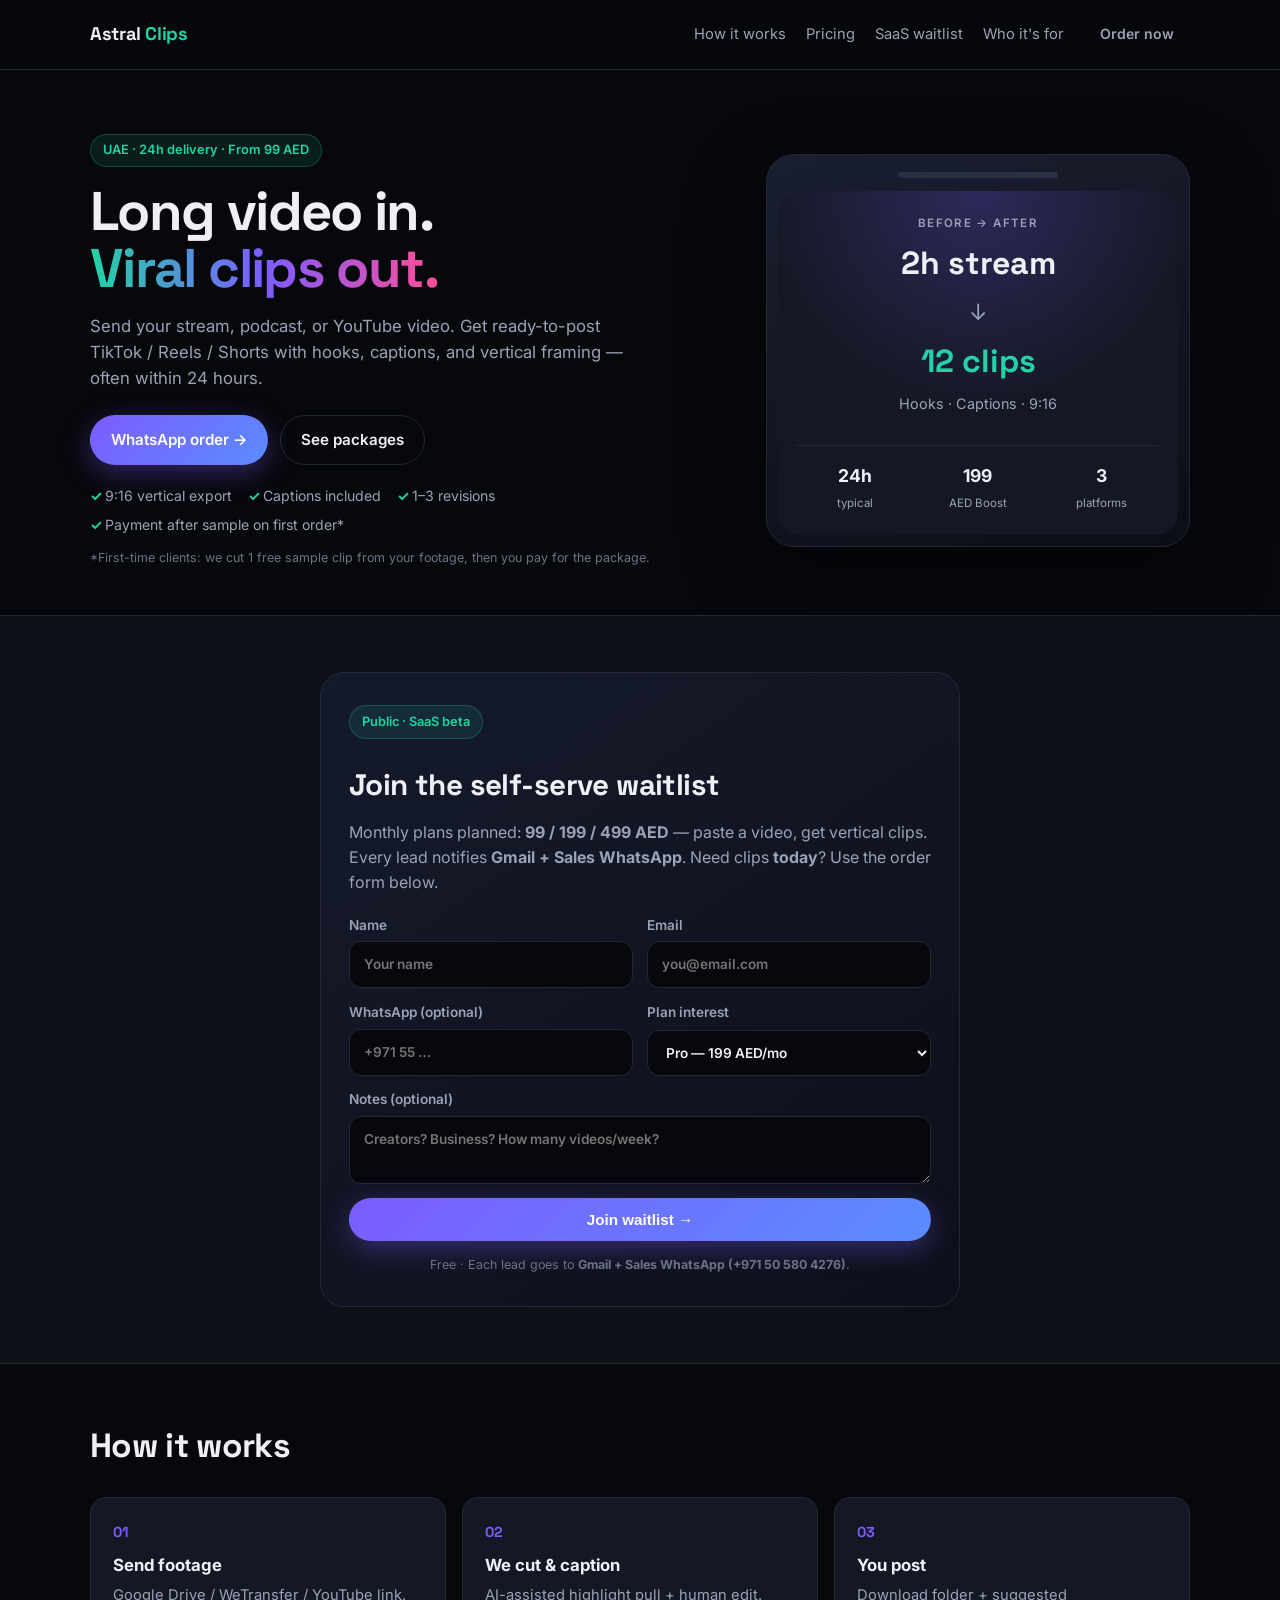
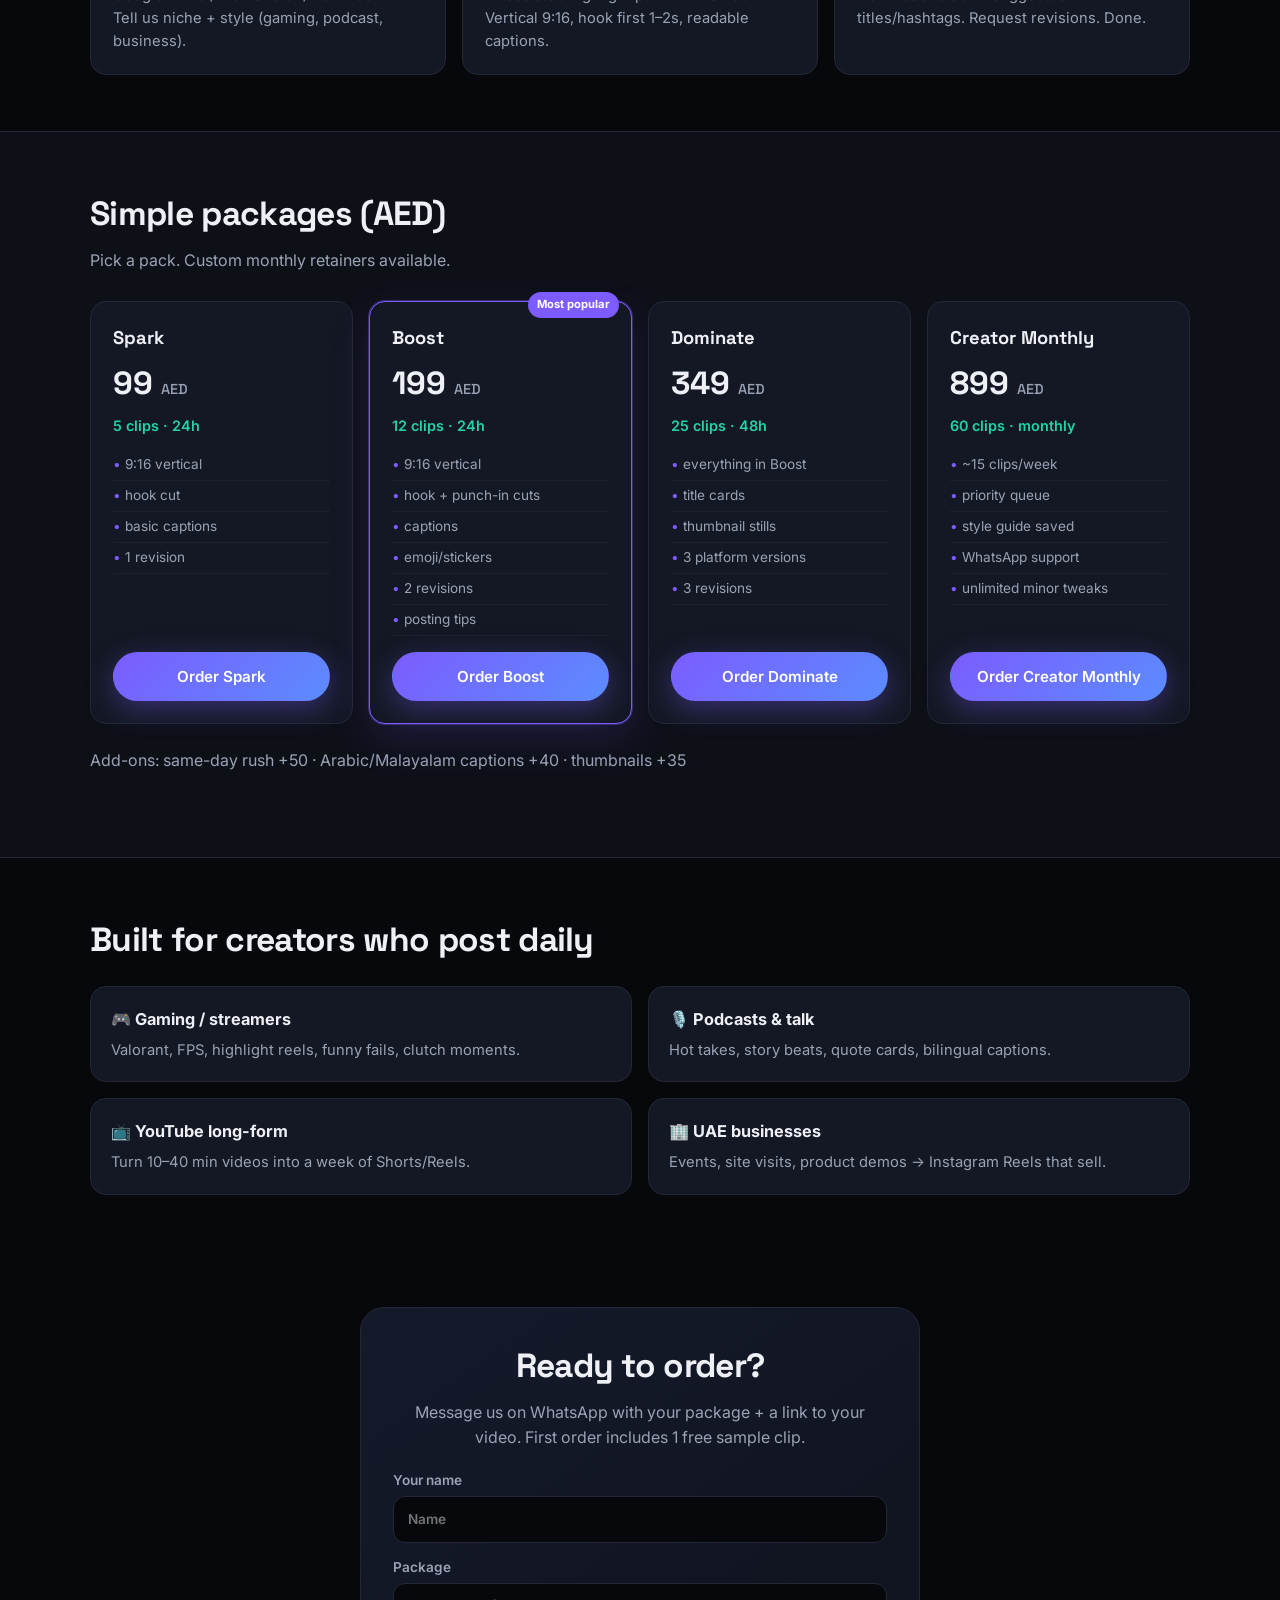
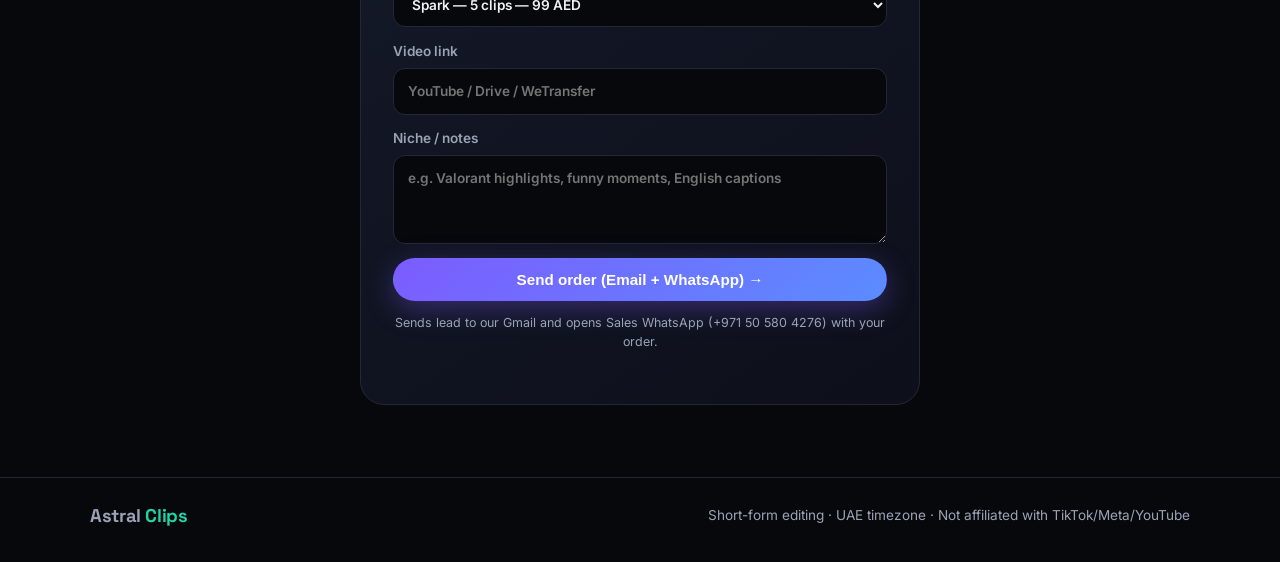
==== commit 9aa3aa84: "Route all lead WhatsApp to +971 50 580 4276" ====
--- a/index.html
+++ b/index.html
@@ -102,7 +102,7 @@
             <button type="submit" class="btn btn--primary btn--block">Join waitlist →</button>
           </form>
           <p class="fine" style="margin-top:0.9rem;text-align:center">
-            Free · Each lead goes to <strong>Gmail + Sales WhatsApp (+971 55 445 8850)</strong>.
+            Free · Each lead goes to <strong>Gmail + Sales WhatsApp (+971 50 580 4276)</strong>.
           </p>
         </div>
       </div>
@@ -171,7 +171,7 @@
           </label>
           <button type="submit" class="btn btn--primary btn--block">Send order (Email + WhatsApp) →</button>
         </form>
-        <p class="fine">Sends lead to our Gmail and opens Sales WhatsApp (+971 55 445 8850) with your order.</p>
+        <p class="fine">Sends lead to our Gmail and opens Sales WhatsApp (+971 50 580 4276) with your order.</p>
       </div>
     </section>
   </main>
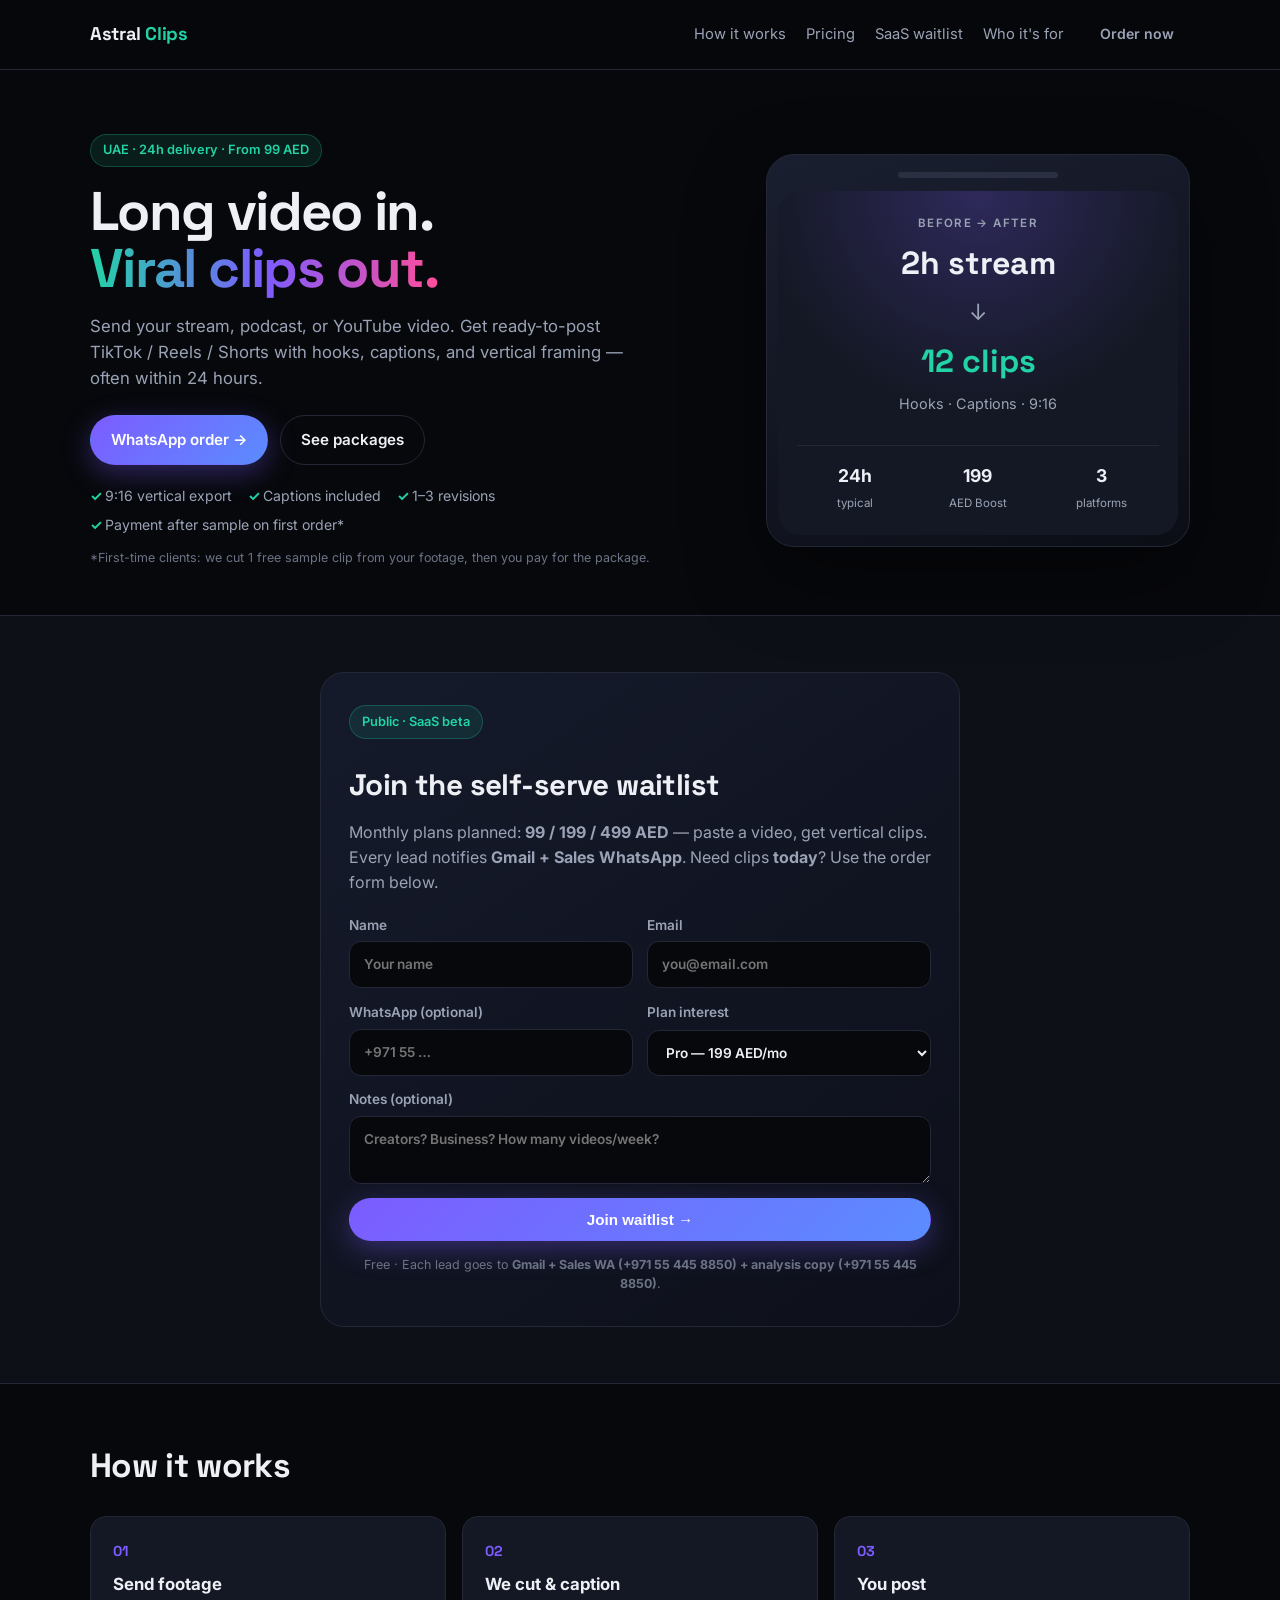
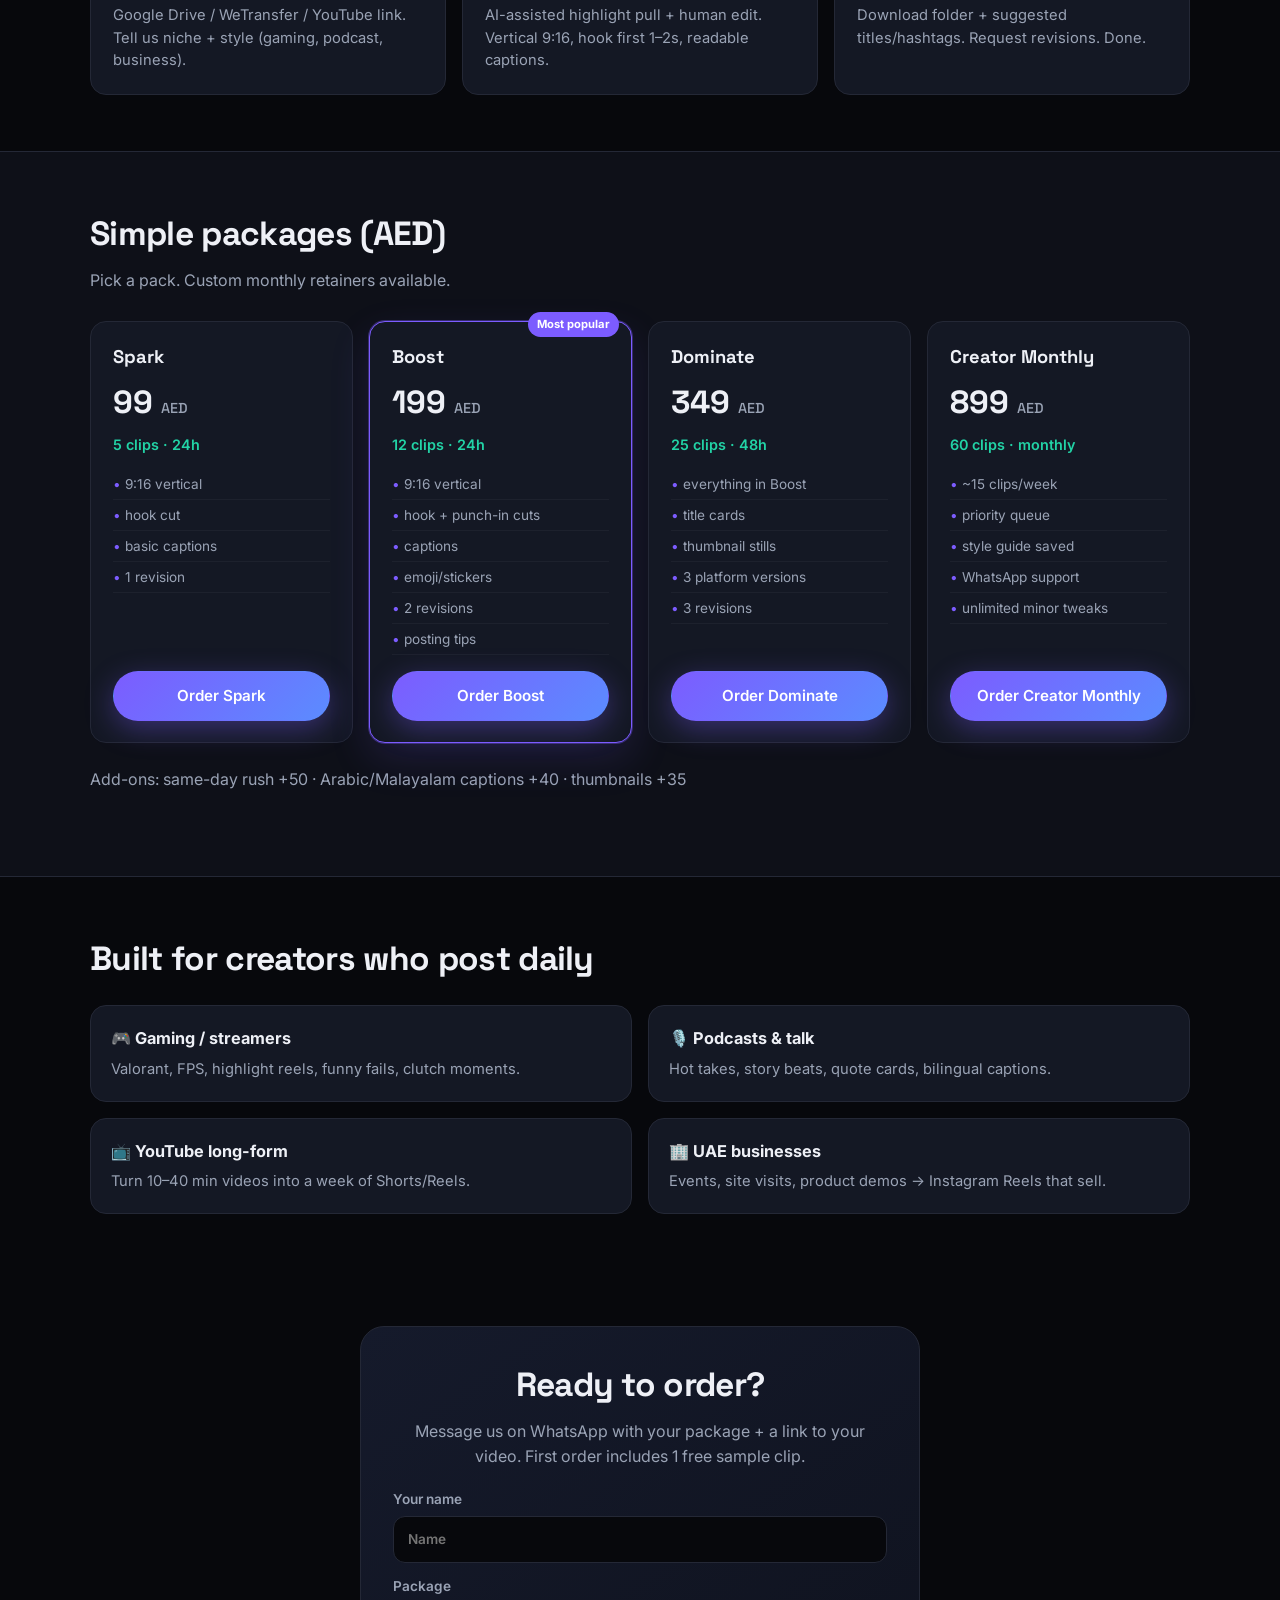
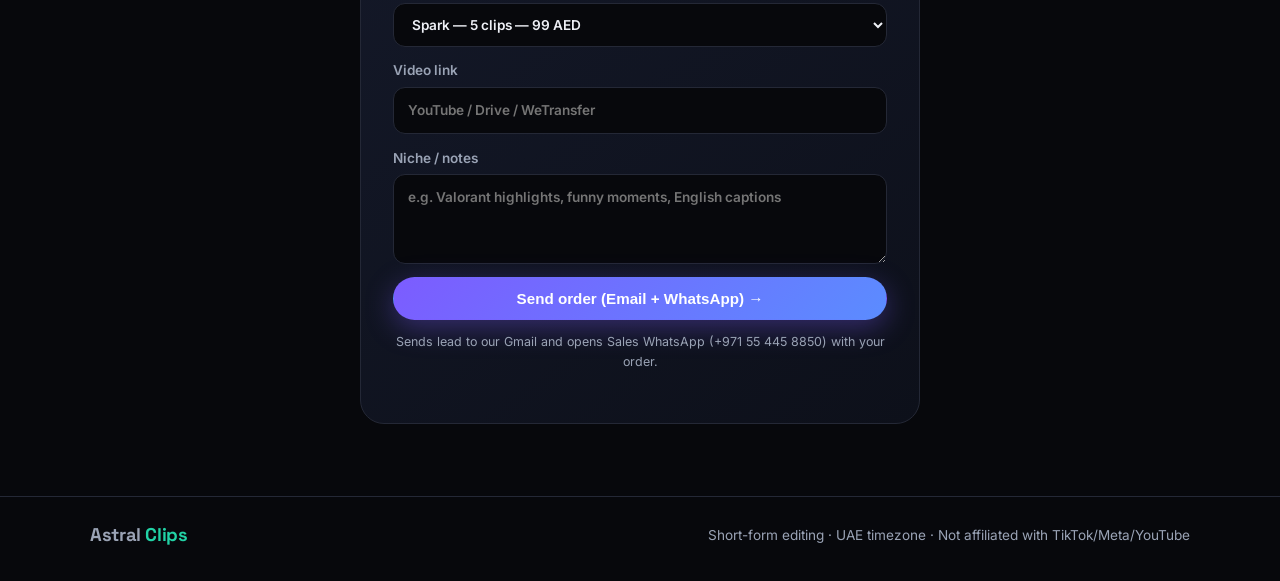
==== commit 382f0632: "Route sales to 55 number with analysis copy to 50 580 4276" ====
--- a/index.html
+++ b/index.html
@@ -102,7 +102,7 @@
             <button type="submit" class="btn btn--primary btn--block">Join waitlist →</button>
           </form>
           <p class="fine" style="margin-top:0.9rem;text-align:center">
-            Free · Each lead goes to <strong>Gmail + Sales WhatsApp (+971 50 580 4276)</strong>.
+            Free · Each lead goes to <strong>Gmail + Sales WA (+971 55 445 8850) + analysis copy (+971 55 445 8850)</strong>.
           </p>
         </div>
       </div>
@@ -171,7 +171,7 @@
           </label>
           <button type="submit" class="btn btn--primary btn--block">Send order (Email + WhatsApp) →</button>
         </form>
-        <p class="fine">Sends lead to our Gmail and opens Sales WhatsApp (+971 50 580 4276) with your order.</p>
+        <p class="fine">Sends lead to our Gmail and opens Sales WhatsApp (+971 55 445 8850) with your order.</p>
       </div>
     </section>
   </main>
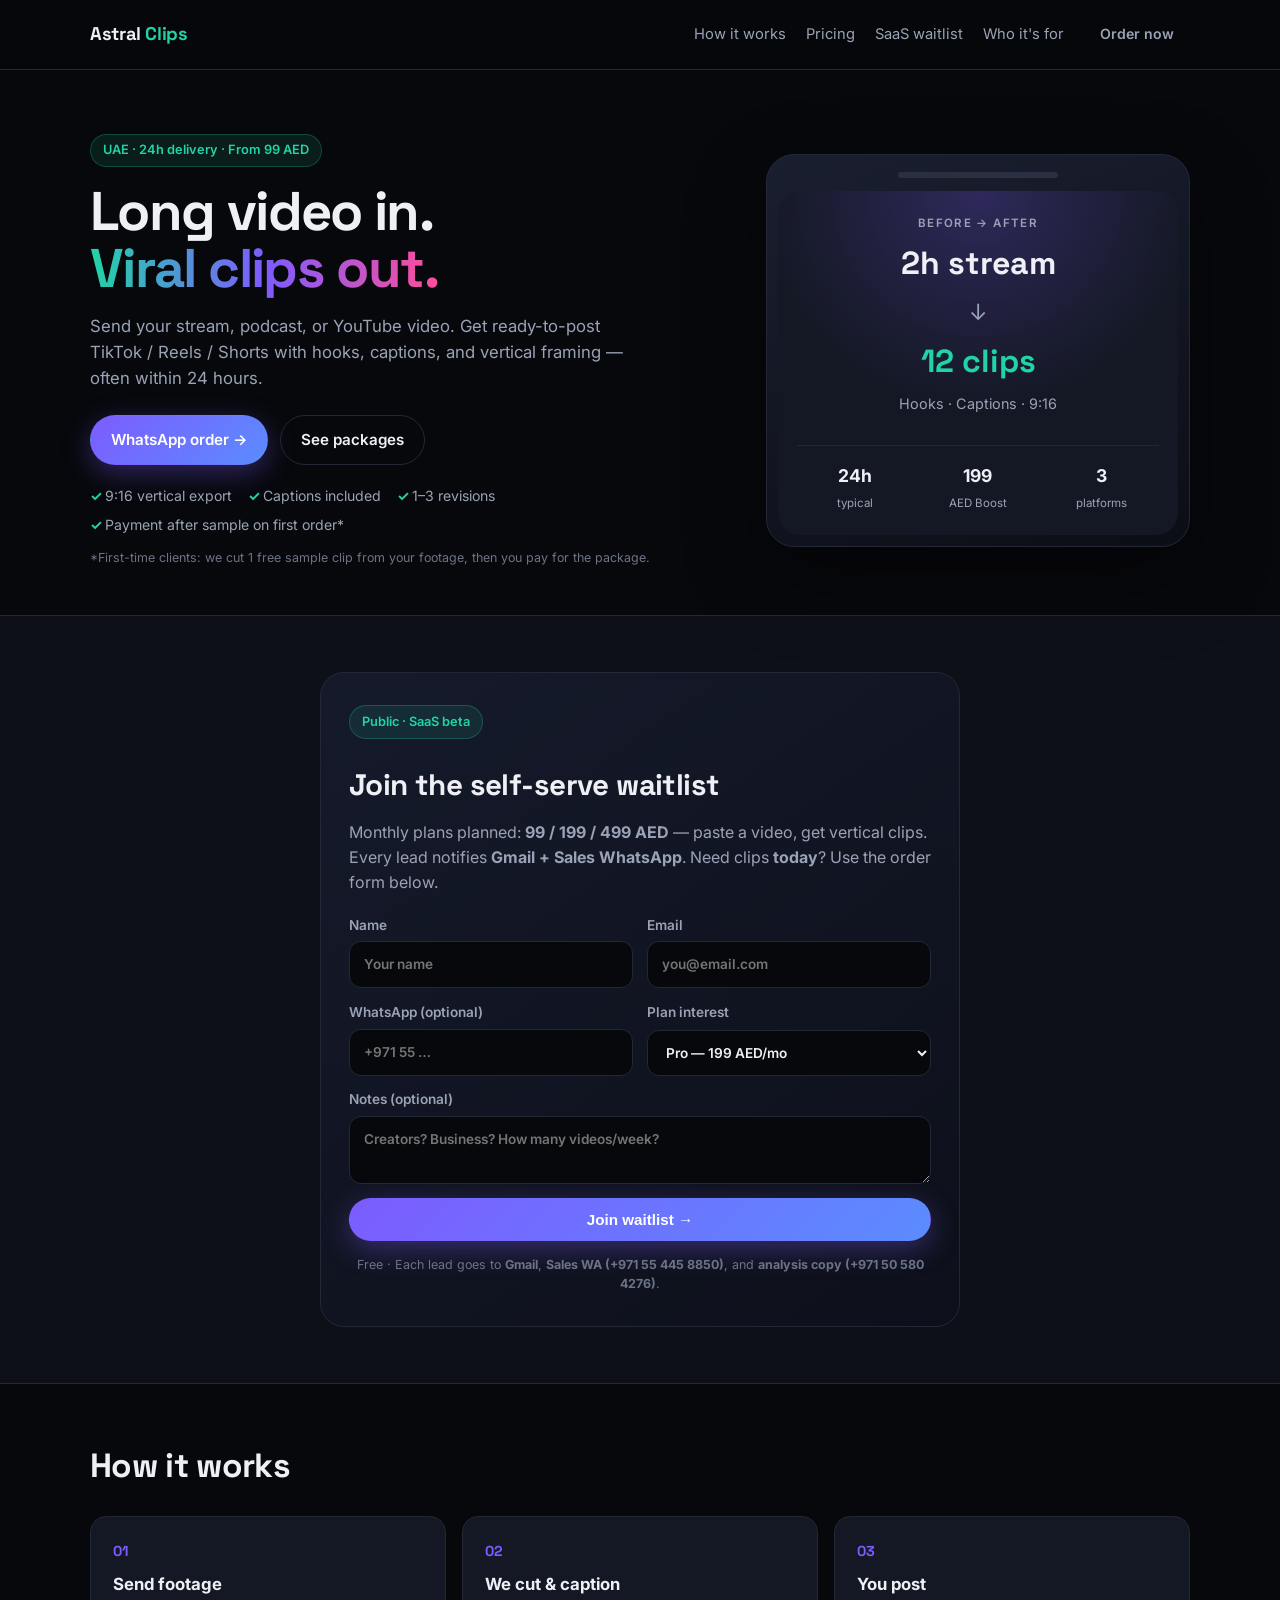
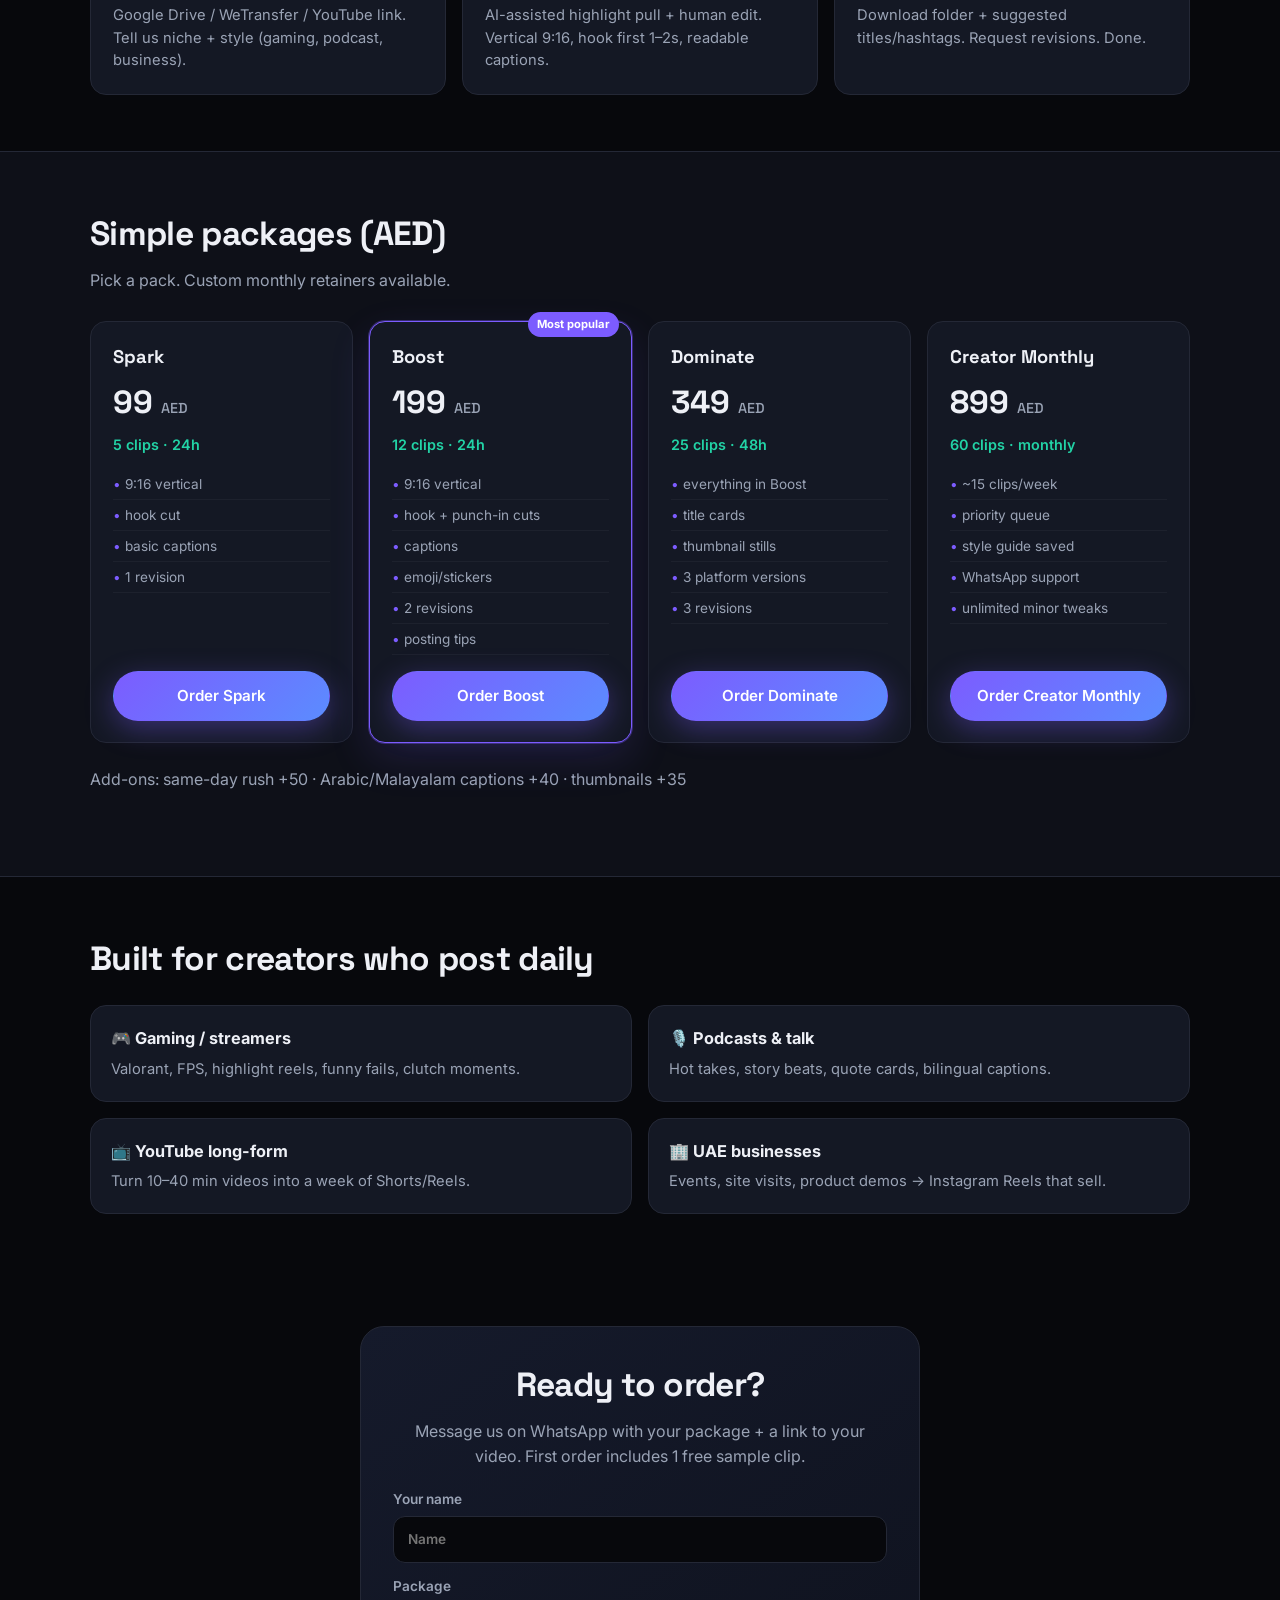
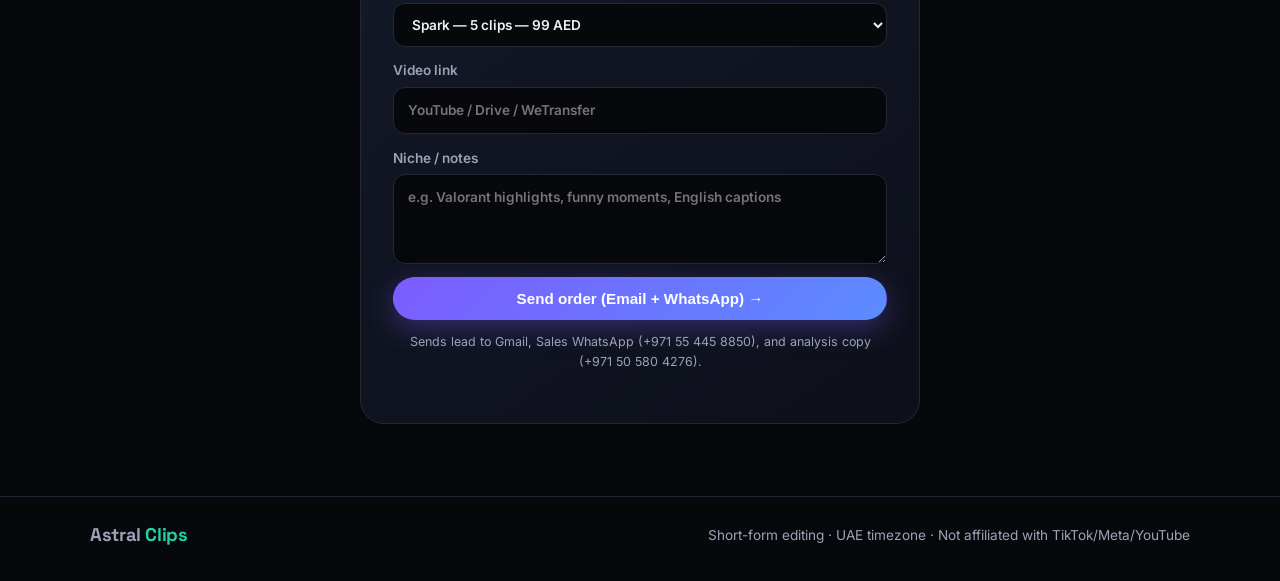
==== commit d661b188: "Fix waitlist copy for dual WhatsApp routing" ====
--- a/index.html
+++ b/index.html
@@ -102,7 +102,7 @@
             <button type="submit" class="btn btn--primary btn--block">Join waitlist →</button>
           </form>
           <p class="fine" style="margin-top:0.9rem;text-align:center">
-            Free · Each lead goes to <strong>Gmail + Sales WA (+971 55 445 8850) + analysis copy (+971 55 445 8850)</strong>.
+            Free · Each lead goes to <strong>Gmail</strong>, <strong>Sales WA (+971 55 445 8850)</strong>, and <strong>analysis copy (+971 50 580 4276)</strong>.
           </p>
         </div>
       </div>
@@ -171,7 +171,7 @@
           </label>
           <button type="submit" class="btn btn--primary btn--block">Send order (Email + WhatsApp) →</button>
         </form>
-        <p class="fine">Sends lead to our Gmail and opens Sales WhatsApp (+971 55 445 8850) with your order.</p>
+        <p class="fine">Sends lead to Gmail, Sales WhatsApp (+971 55 445 8850), and analysis copy (+971 50 580 4276).</p>
       </div>
     </section>
   </main>
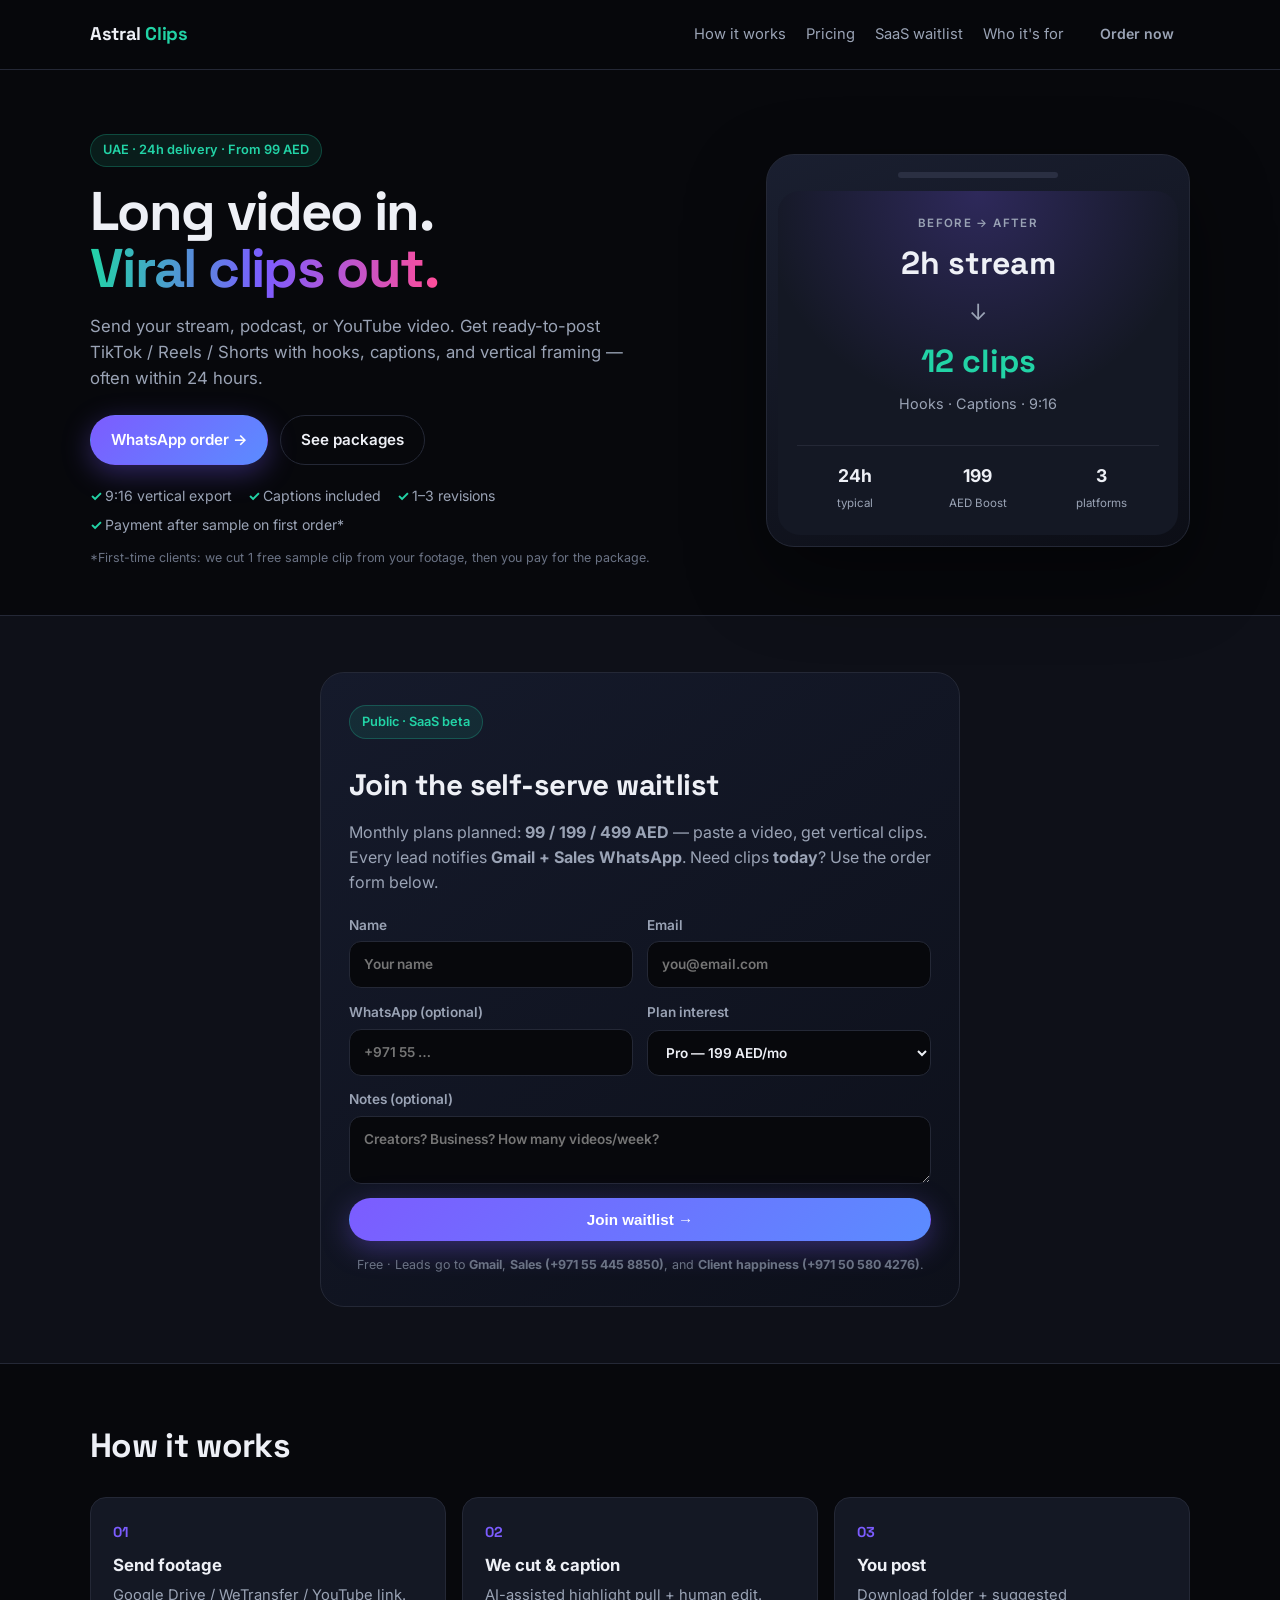
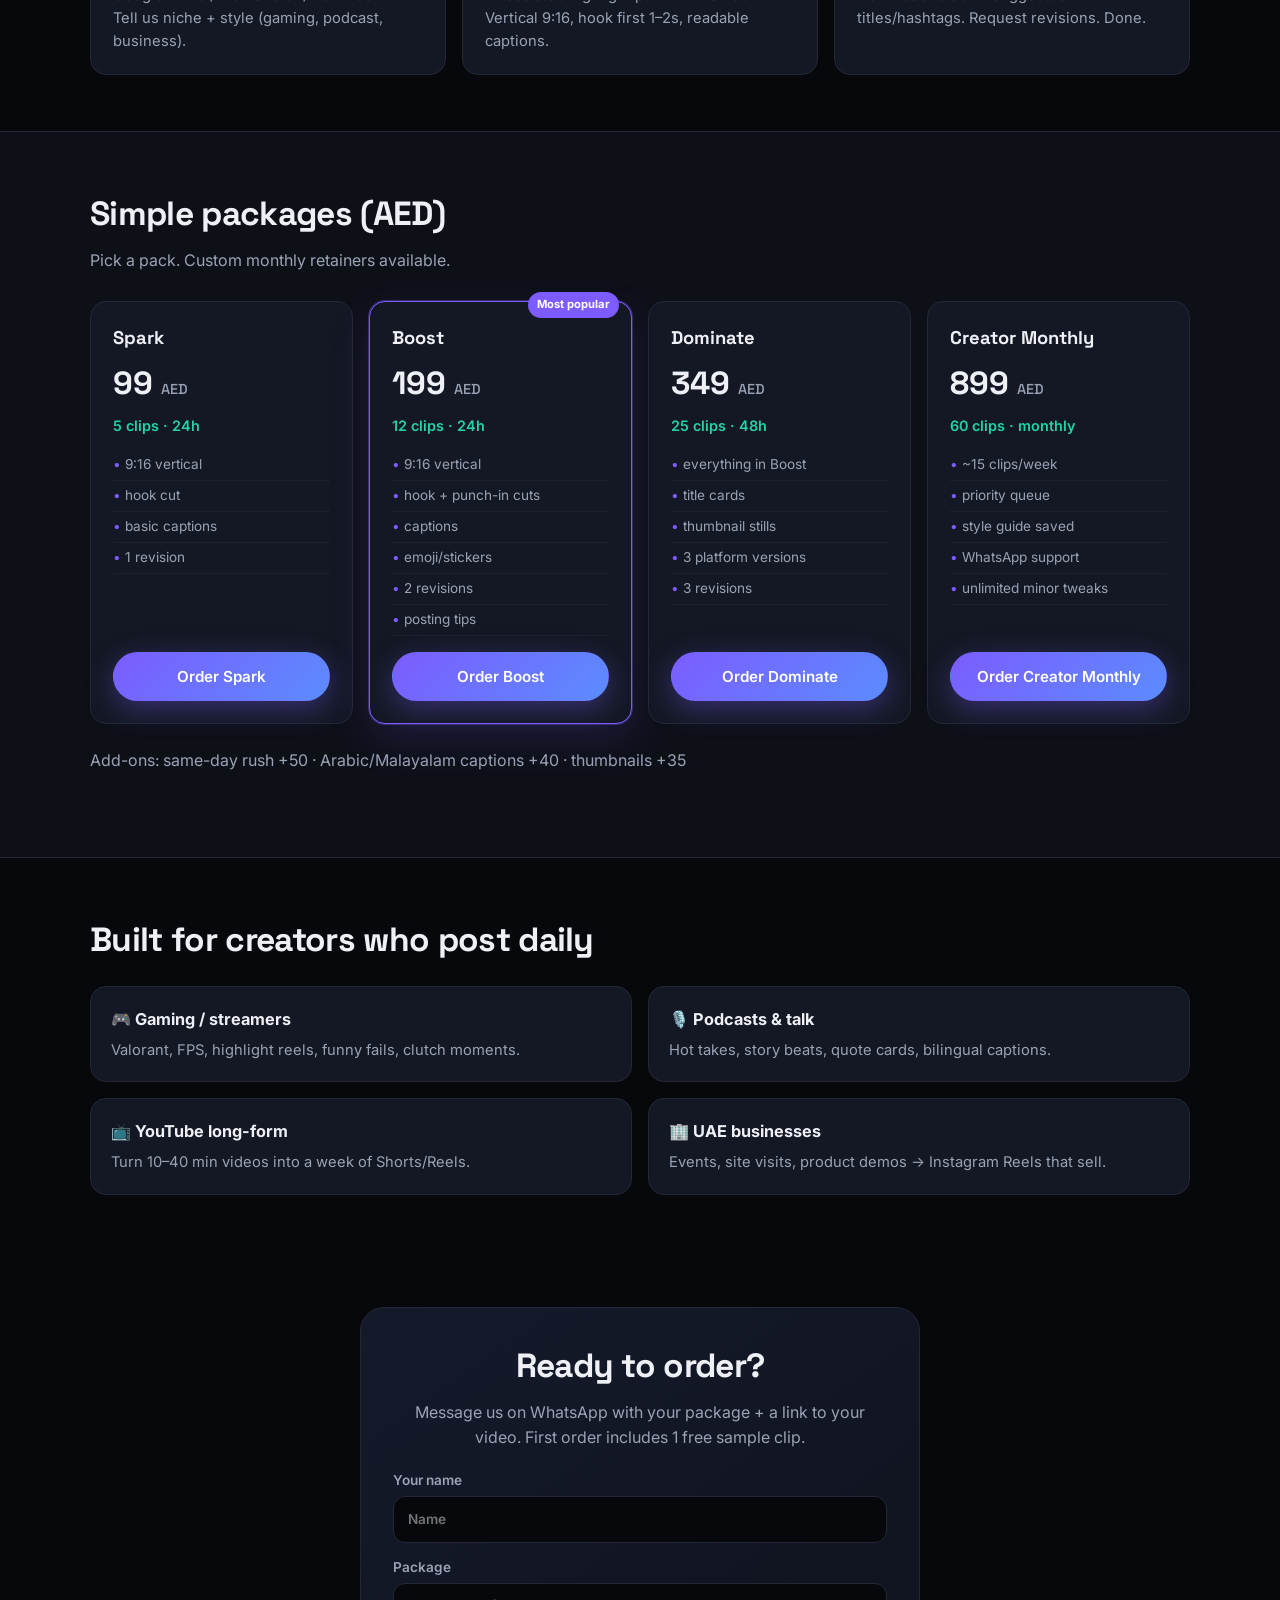
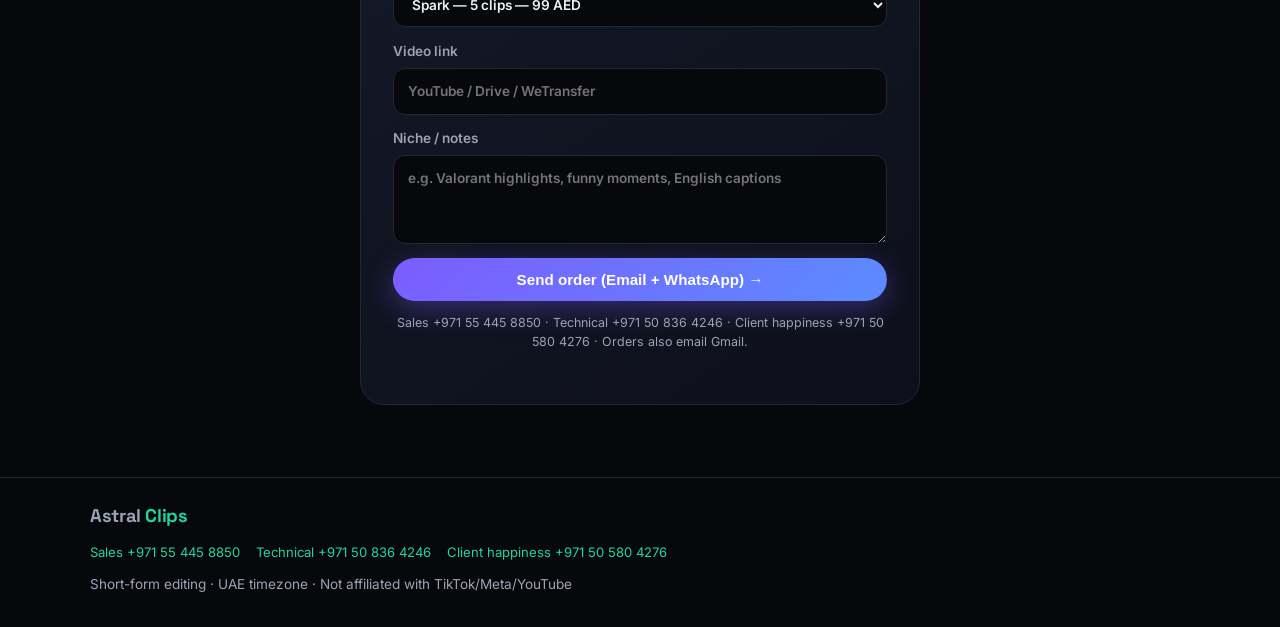
==== commit d65e0c11: "Show Sales, Technical, Client happiness numbers" ====
--- a/index.html
+++ b/index.html
@@ -102,7 +102,7 @@
             <button type="submit" class="btn btn--primary btn--block">Join waitlist →</button>
           </form>
           <p class="fine" style="margin-top:0.9rem;text-align:center">
-            Free · Each lead goes to <strong>Gmail</strong>, <strong>Sales WA (+971 55 445 8850)</strong>, and <strong>analysis copy (+971 50 580 4276)</strong>.
+            Free · Leads go to <strong>Gmail</strong>, <strong>Sales (+971 55 445 8850)</strong>, and <strong>Client happiness (+971 50 580 4276)</strong>.
           </p>
         </div>
       </div>
@@ -171,7 +171,10 @@
           </label>
           <button type="submit" class="btn btn--primary btn--block">Send order (Email + WhatsApp) →</button>
         </form>
-        <p class="fine">Sends lead to Gmail, Sales WhatsApp (+971 55 445 8850), and analysis copy (+971 50 580 4276).</p>
+        <p class="fine">
+          Sales +971 55 445 8850 · Technical +971 50 836 4246 · Client happiness +971 50 580 4276
+          · Orders also email Gmail.
+        </p>
       </div>
     </section>
   </main>
@@ -179,6 +182,11 @@
   <footer class="footer">
     <div class="container footer__inner">
       <span class="logo">Astral <span>Clips</span></span>
+      <div class="footer-phones">
+        <a href="https://wa.me/971554458850">Sales +971 55 445 8850</a>
+        <a href="https://wa.me/971508364246">Technical +971 50 836 4246</a>
+        <a href="https://wa.me/971505804276">Client happiness +971 50 580 4276</a>
+      </div>
       <p>Short-form editing · UAE timezone · Not affiliated with TikTok/Meta/YouTube</p>
     </div>
   </footer>
--- a/styles.css
+++ b/styles.css
@@ -267,7 +267,16 @@
 .footer {
   border-top: 1px solid var(--line); padding: 1.5rem 0 2rem; color: var(--muted); font-size: 0.85rem;
 }
-.footer__inner { display: flex; flex-wrap: wrap; gap: 0.75rem; justify-content: space-between; align-items: center; }
+.footer__inner {
+  display: flex; flex-wrap: wrap; gap: 0.75rem 1.25rem;
+  justify-content: space-between; align-items: center;
+}
+.footer-phones {
+  display: flex; flex-wrap: wrap; gap: 0.5rem 1rem; width: 100%;
+  font-size: 0.82rem;
+}
+.footer-phones a { color: var(--accent2); }
+.footer-phones a:hover { text-decoration: underline; }
 
 @media (max-width: 900px) {
   .hero__grid, .steps, .pricing, .niches { grid-template-columns: 1fr; }
